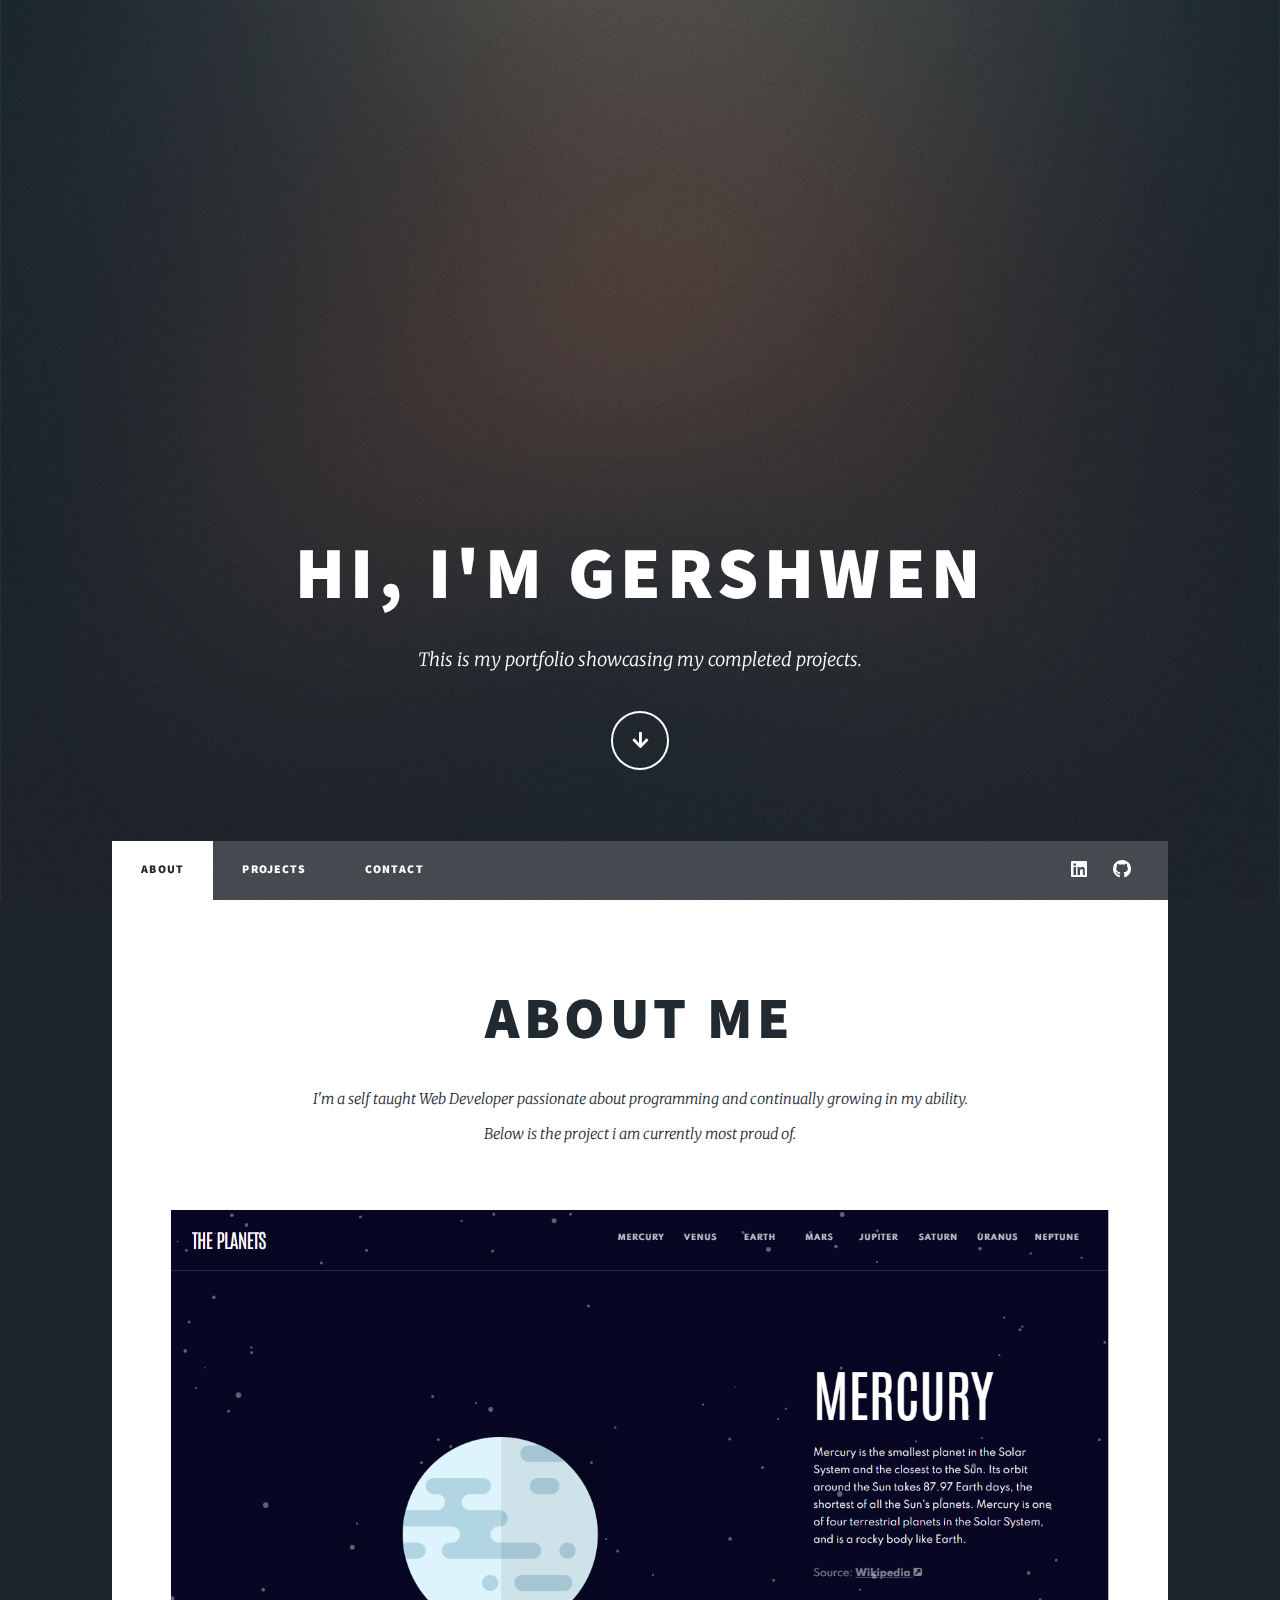
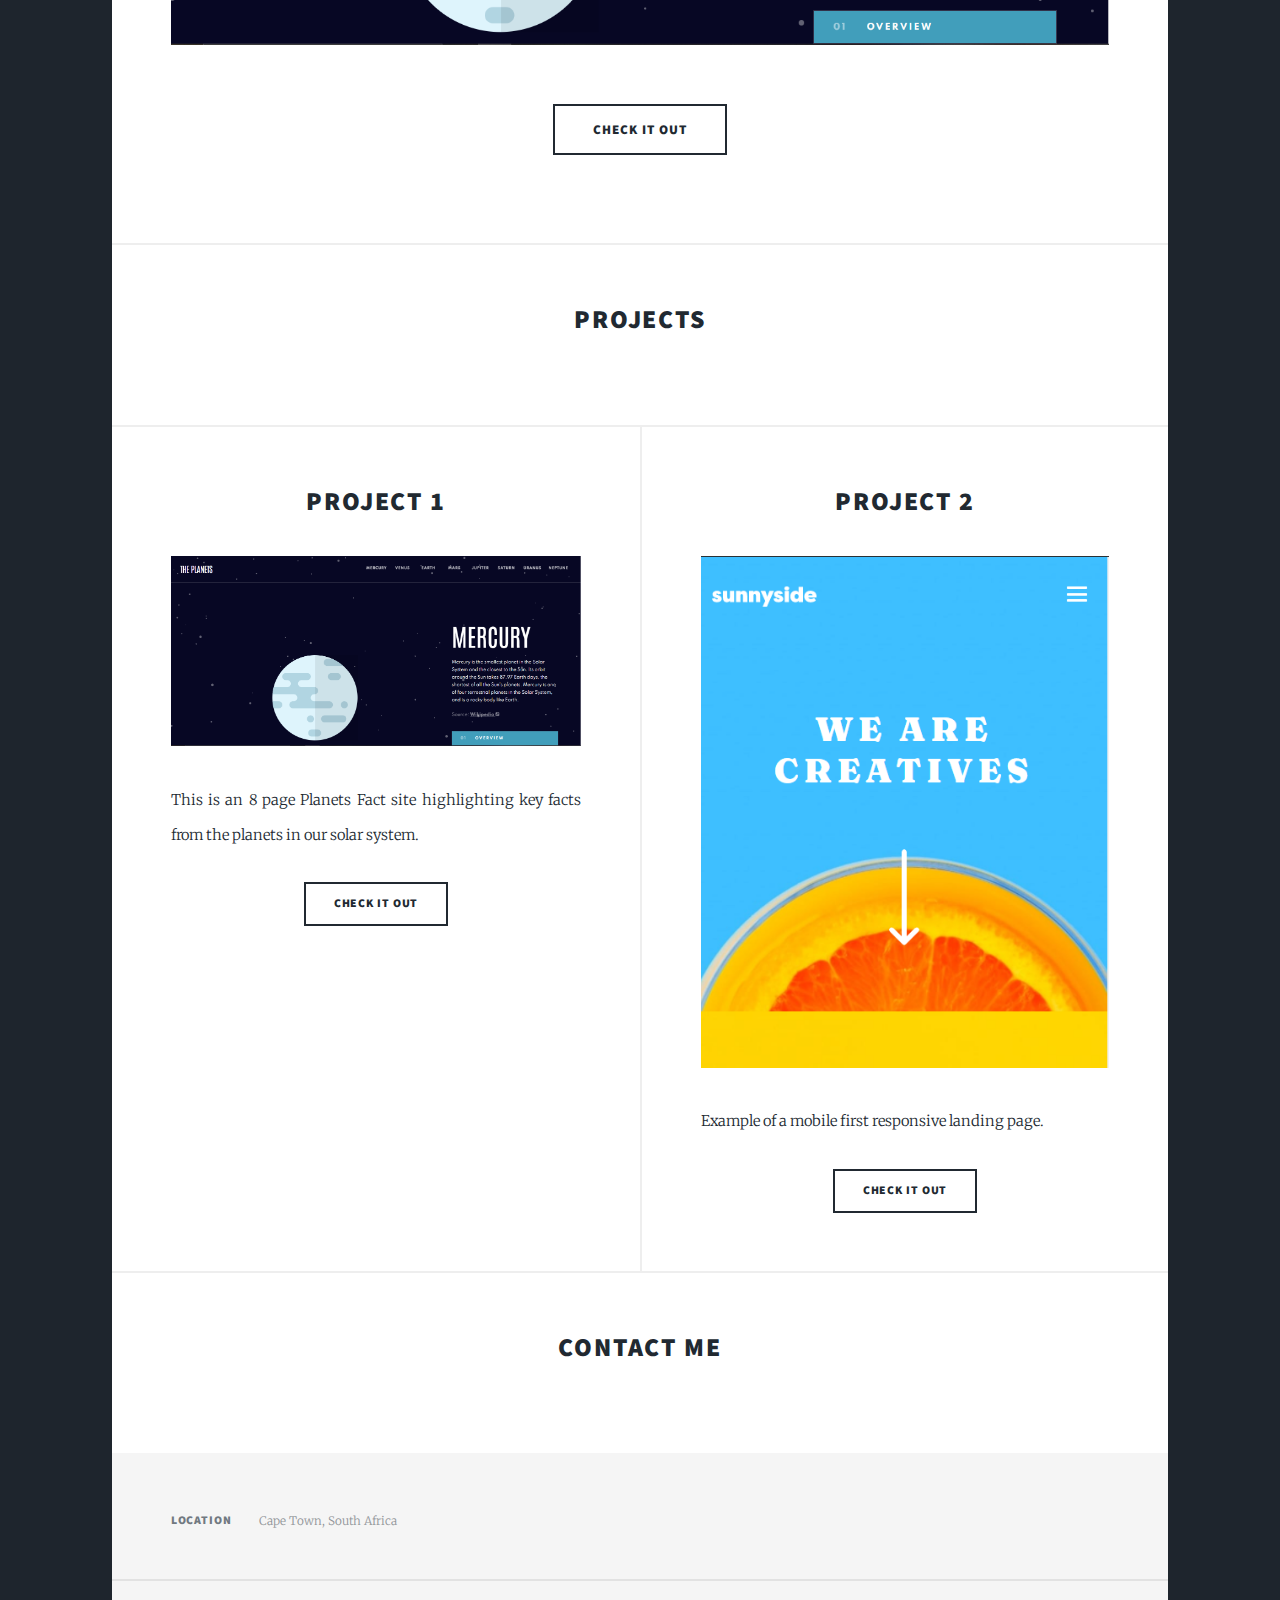
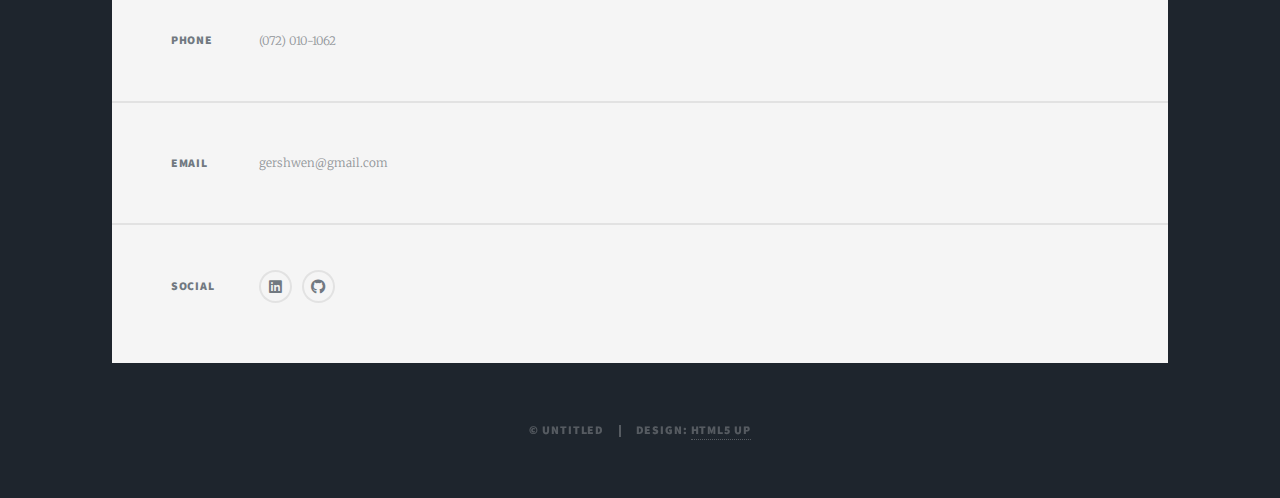
==== index.html @ 0ce833a4 "Add files via upload" ====
<!DOCTYPE HTML>

<html>
	<head>
		<title>Gershwen's Portfolio</title>
		<meta charset="utf-8" />
		<meta name="viewport" content="width=device-width, initial-scale=1, user-scalable=no" />
		<link rel="stylesheet" href="assets/css/main.css" />
		<noscript><link rel="stylesheet" href="assets/css/noscript.css" /></noscript>
	</head>
	<body class="is-preload">

		<!-- Wrapper -->
			<div id="wrapper" class="fade-in">

				<!-- Intro -->
					<div id="intro">
						<h1>Hi, I'm Gershwen</h1>
						<p>This is my portfolio showcasing my completed projects.</p>
						<ul class="actions">
							<li><a href="#header" class="button icon solid solo fa-arrow-down scrolly">Continue</a></li>
						</ul>
					</div>

				<!-- Header -->
					<header id="header">
						<a href="index.html" class="logo">Home</a>
					</header>

				<!-- Nav -->
					<nav id="nav">
						<ul class="links">
							<li class="active"><a href="#about">About</a></li>
							<li><a href="#projects">Projects</a></li>
							<li><a href="#contact">Contact</a></li>
						</ul>
						<ul class="icons">
							<li><a href="https://www.linkedin.com/in/gershwen-mcpherson/" class="icon brands fa-linkedin"><span class="label">Linkedin</span></a></li>
							<li><a href="https://github.com/Gershwen" class="icon brands fa-github"><span class="label">GitHub</span></a></li>
						</ul>
					</nav>

				<!-- Main -->
					<div id="main">

						<!-- Featured Post -->
							<article class="post featured">
								<header class="major" id="about">
										<h2>About me<br />
									</h2>
									<p>I'm a self taught Web Developer passionate about programming and continually growing in my ability.<br />
									Below is the project i am currently most proud of.
									</p>
								</header>
								<a href="https://gershwen.github.io/planets-fact-site-project/" class="image main"><img src="images/planets-screenshot.PNG" alt="" /></a>
								<ul class="actions special">
									<li><a href="https://gershwen.github.io/planets-fact-site-project/" class="button large">Check it out</a></li>
								</ul>
							</article>

						<!-- Projects -->
								<div id="projects">
									<header class="major">
									<h2>Projects<br />
								</h2></div>
								
							<section class="posts">
								<article>
									<header>
										<h2><a href="https://gershwen.github.io/planets-fact-site-project/">Project 1<br />
										</a></h2>
									</header>
									<a href="https://gershwen.github.io/planets-fact-site-project/" class="image fit"><img src="images/planets-screenshot.PNG" alt="" /></a>
									<p>This is an 8 page Planets Fact site highlighting key facts from the planets in our solar system.</p>
									<ul class="actions special">
										<li><a href="https://gershwen.github.io/planets-fact-site-project/" class="button">Check it out</a></li>
									</ul>
								</article>
								<article>
									<header>
										
										<h2><a href="https://sunnyside-landing-page-project.vercel.app/">Project 2<br />
										</a></h2>
									</header>
									<a href="https://sunnyside-landing-page-project.vercel.app/" class="image fit"><img src="images/sunnyside-landing-page.PNG" alt="" /></a>
									<p>Example of a mobile first responsive landing page.</p>
									<ul class="actions special">
										<li><a href="https://sunnyside-landing-page-project.vercel.app/" class="button">Check it out</a></li>
									</ul>
								</article>

							</section>

							
							<div id="contact">
								<header class="major">
								<h2>Contact Me<br />
							</h2></div>

									</div>


				<!-- Footer -->

					<footer id="footer">

						<section class="split contact">
							<section class="alt">
								<h3>Location</h3>
								<p>Cape Town, South Africa</p>
							</section>
							<section>
								<h3>Phone</h3>
								<p>(072) 010-1062</p>
							</section>
							<section>
								<h3>Email</h3>
								<p>gershwen@gmail.com</p>
							</section>
							<section>
								<h3>Social</h3>
								<ul class="icons alt">
									<li><a href="https://www.linkedin.com/in/gershwen-mcpherson/" class="icon brands alt fa-linkedin"><span class="label">Linkedin</span></a></li>
									<li><a href="https://github.com/Gershwen" class="icon brands alt fa-github"><span class="label">GitHub</span></a></li>
								</ul>
							</section>
						</section>
					</footer>

				<!-- Copyright -->
					<div id="copyright">
						<ul><li>&copy; Untitled</li><li>Design: <a href="https://html5up.net">HTML5 UP</a></li></ul>
					</div>

			</div>

		<!-- Scripts -->
			<script src="assets/js/jquery.min.js"></script>
			<script src="assets/js/jquery.scrollex.min.js"></script>
			<script src="assets/js/jquery.scrolly.min.js"></script>
			<script src="assets/js/browser.min.js"></script>
			<script src="assets/js/breakpoints.min.js"></script>
			<script src="assets/js/util.js"></script>
			<script src="assets/js/main.js"></script>

	</body>
</html>
---- assets/css/main.css ----
@import url(fontawesome-all.min.css);
@import url("https://fonts.googleapis.com/css?family=Merriweather:300,700,300italic,700italic|Source+Sans+Pro:900");

/*
	Massively by HTML5 UP
	html5up.net | @ajlkn
	Free for personal and commercial use under the CCA 3.0 license (html5up.net/license)
*/

html, body, div, span, applet, object,
iframe, h1, h2, h3, h4, h5, h6, p, blockquote,
pre, a, abbr, acronym, address, big, cite,
code, del, dfn, em, img, ins, kbd, q, s, samp,
small, strike, strong, sub, sup, tt, var, b,
u, i, center, dl, dt, dd, ol, ul, li, fieldset,
form, label, legend, table, caption, tbody,
tfoot, thead, tr, th, td, article, aside,
canvas, details, embed, figure, figcaption,
footer, header, hgroup, menu, nav, output, ruby,
section, summary, time, mark, audio, video {
	margin: 0;
	padding: 0;
	border: 0;
	font-size: 100%;
	font: inherit;
	vertical-align: baseline;}

article, aside, details, figcaption, figure,
footer, header, hgroup, menu, nav, section {
	display: block;}

body {
	line-height: 1;
}

ol, ul {
	list-style: none;
}

blockquote, q {
	quotes: none;
}

	blockquote:before, blockquote:after, q:before, q:after {
		content: '';
		content: none;
	}

table {
	border-collapse: collapse;
	border-spacing: 0;
}

body {
	-webkit-text-size-adjust: none;
}

mark {
	background-color: transparent;
	color: inherit;
}

input::-moz-focus-inner {
	border: 0;
	padding: 0;
}

input, select, textarea {
	-moz-appearance: none;
	-webkit-appearance: none;
	-ms-appearance: none;
	appearance: none;
}

/* Basic */

	@-ms-viewport {
		width: device-width;
	}

	body {
		-ms-overflow-style: scrollbar;
	}

	@media screen and (max-width: 480px) {

		html, body {
			min-width: 320px;
		}

	}

	html {
		box-sizing: border-box;
	}

	*, *:before, *:after {
		box-sizing: inherit;
	}

	body {
		background-color: #1e252d;
	}

		body.is-preload *, body.is-preload *:before, body.is-preload *:after {
			-moz-animation: none !important;
			-webkit-animation: none !important;
			-ms-animation: none !important;
			animation: none !important;
			-moz-transition: none !important;
			-webkit-transition: none !important;
			-ms-transition: none !important;
			transition: none !important;
		}

/* Type */

	html {
		font-size: 16pt;
	}

		@media screen and (max-width: 1680px) {

			html {
				font-size: 12pt;
			}

		}

		@media screen and (max-width: 1280px) {

			html {
				font-size: 11pt;
			}

		}

		@media screen and (max-width: 360px) {

			html {
				font-size: 10pt;
			}

		}

	body {
		color: #212931;
	}

	body, input, select, textarea {
		font-family: "Merriweather", Georgia, serif;
		font-weight: 300;
		font-size: 1rem;
		line-height: 2.375;
	}

	a {
		-moz-transition: color 0.2s ease-in-out, background-color 0.2s ease-in-out, border-color 0.2s ease-in-out, box-shadow 0.2s ease-in-out;
		-webkit-transition: color 0.2s ease-in-out, background-color 0.2s ease-in-out, border-color 0.2s ease-in-out, box-shadow 0.2s ease-in-out;
		-ms-transition: color 0.2s ease-in-out, background-color 0.2s ease-in-out, border-color 0.2s ease-in-out, box-shadow 0.2s ease-in-out;
		transition: color 0.2s ease-in-out, background-color 0.2s ease-in-out, border-color 0.2s ease-in-out, box-shadow 0.2s ease-in-out;
		border-bottom: dotted 1px;
		text-decoration: none;
	}

		a:hover {
			border-bottom-color: transparent;
		}

	strong, b {
		font-weight: 600;
	}

	em, i {
		font-style: italic;
	}

	p {
		text-align: justify;
		margin: 0 0 2rem 0;
	}

	h1, h2, h3, h4, h5, h6 {
		font-family: "Source Sans Pro", Helvetica, sans-serif;
		font-weight: 900;
		line-height: 1.5;
		letter-spacing: 0.075em;
		text-transform: uppercase;
		margin: 0 0 1rem 0;
	}

		h1 a, h2 a, h3 a, h4 a, h5 a, h6 a {
			border-bottom: 0;
			color: inherit;
			text-decoration: none;
		}

	h1 {
		font-size: 4rem;
		line-height: 1.1;
		margin: 0 0 2rem 0;
	}

	h2 {
		font-size: 1.75rem;
		line-height: 1.3;
		margin: 0 0 1.5rem 0;
	}

	h3 {
		font-size: 1.25rem;
		margin: 0 0 1.5rem 0;
	}

	h4 {
		font-size: 1rem;
	}

	h5 {
		font-size: 0.9rem;
	}

	h6 {
		font-size: 0.8rem;
	}

	sub {
		font-size: 0.8rem;
		position: relative;
		top: 0.5rem;
	}

	sup {
		font-size: 0.8rem;
		position: relative;
		top: -0.5rem;
	}

	blockquote {
		border-left: solid 4px;
		font-style: italic;
		margin: 0 0 2rem 0;
		padding: 0.5rem 0 0.5rem 2rem;
	}

	code {
		border: solid 2px;
		font-family: "Courier New", monospace;
		font-size: 0.9rem;
		margin: 0 0.25rem;
		padding: 0.25rem 0.65rem;
	}

	pre {
		-webkit-overflow-scrolling: touch;
		font-family: "Courier New", monospace;
		font-size: 0.9rem;
		margin: 0 0 2rem 0;
	}

		pre code {
			display: block;
			line-height: 1.75;
			padding: 1rem 1.5rem;
			overflow-x: auto;
		}

	hr {
		border: 0;
		border-bottom: solid 2px;
		margin: 3rem 0;
	}

		hr.major {
			margin: 5rem 0;
		}

	.align-left {
		text-align: left;
	}

	.align-center {
		text-align: center;
	}

	.align-right {
		text-align: right;
	}

	input, select, textarea {
		color: #212931;
	}

	a {
		color: #212931;
		border-bottom-color: rgba(33, 41, 49, 0.5);
	}

		a:hover {
			border-bottom-color: transparent;
			color: #18bfef !important;
		}

	strong, b {
		color: #212931;
	}

	h1, h2, h3, h4, h5, h6 {
		color: #212931;
	}

	blockquote {
		border-left-color: #eeeeee;
	}

	code {
		background: rgba(220, 220, 220, 0.25);
		border-color: #eeeeee;
	}

	hr {
		border-bottom-color: #eeeeee;
	}

/* Row */

	.row {
		display: flex;
		flex-wrap: wrap;
		box-sizing: border-box;
		align-items: stretch;
	}

		.row > * {
			box-sizing: border-box;
		}

		.row.gtr-uniform > * > :last-child {
			margin-bottom: 0;
		}

		.row.aln-left {
			justify-content: flex-start;
		}

		.row.aln-center {
			justify-content: center;
		}

		.row.aln-right {
			justify-content: flex-end;
		}

		.row.aln-top {
			align-items: flex-start;
		}

		.row.aln-middle {
			align-items: center;
		}

		.row.aln-bottom {
			align-items: flex-end;
		}

		.row > .imp {
			order: -1;
		}

		.row > .col-1 {
			width: 8.33333%;
		}

		.row > .off-1 {
			margin-left: 8.33333%;
		}

		.row > .col-2 {
			width: 16.66667%;
		}

		.row > .off-2 {
			margin-left: 16.66667%;
		}

		.row > .col-3 {
			width: 25%;
		}

		.row > .off-3 {
			margin-left: 25%;
		}

		.row > .col-4 {
			width: 33.33333%;
		}

		.row > .off-4 {
			margin-left: 33.33333%;
		}

		.row > .col-5 {
			width: 41.66667%;
		}

		.row > .off-5 {
			margin-left: 41.66667%;
		}

		.row > .col-6 {
			width: 50%;
		}

		.row > .off-6 {
			margin-left: 50%;
		}

		.row > .col-7 {
			width: 58.33333%;
		}

		.row > .off-7 {
			margin-left: 58.33333%;
		}

		.row > .col-8 {
			width: 66.66667%;
		}

		.row > .off-8 {
			margin-left: 66.66667%;
		}

		.row > .col-9 {
			width: 75%;
		}

		.row > .off-9 {
			margin-left: 75%;
		}

		.row > .col-10 {
			width: 83.33333%;
		}

		.row > .off-10 {
			margin-left: 83.33333%;
		}

		.row > .col-11 {
			width: 91.66667%;
		}

		.row > .off-11 {
			margin-left: 91.66667%;
		}

		.row > .col-12 {
			width: 100%;
		}

		.row > .off-12 {
			margin-left: 100%;
		}

		.row.gtr-0 {
			margin-top: 0;
			margin-left: 0rem;
		}

			.row.gtr-0 > * {
				padding: 0 0 0 0rem;
			}

			.row.gtr-0.gtr-uniform {
				margin-top: 0rem;
			}

				.row.gtr-0.gtr-uniform > * {
					padding-top: 0rem;
				}

		.row.gtr-25 {
			margin-top: 0;
			margin-left: -0.375rem;
		}

			.row.gtr-25 > * {
				padding: 0 0 0 0.375rem;
			}

			.row.gtr-25.gtr-uniform {
				margin-top: -0.375rem;
			}

				.row.gtr-25.gtr-uniform > * {
					padding-top: 0.375rem;
				}

		.row.gtr-50 {
			margin-top: 0;
			margin-left: -0.75rem;
		}

			.row.gtr-50 > * {
				padding: 0 0 0 0.75rem;
			}

			.row.gtr-50.gtr-uniform {
				margin-top: -0.75rem;
			}

				.row.gtr-50.gtr-uniform > * {
					padding-top: 0.75rem;
				}

		.row {
			margin-top: 0;
			margin-left: -1.5rem;
		}

			.row > * {
				padding: 0 0 0 1.5rem;
			}

			.row.gtr-uniform {
				margin-top: -1.5rem;
			}

				.row.gtr-uniform > * {
					padding-top: 1.5rem;
				}

		.row.gtr-150 {
			margin-top: 0;
			margin-left: -2.25rem;
		}

			.row.gtr-150 > * {
				padding: 0 0 0 2.25rem;
			}

			.row.gtr-150.gtr-uniform {
				margin-top: -2.25rem;
			}

				.row.gtr-150.gtr-uniform > * {
					padding-top: 2.25rem;
				}

		.row.gtr-200 {
			margin-top: 0;
			margin-left: -3rem;
		}

			.row.gtr-200 > * {
				padding: 0 0 0 3rem;
			}

			.row.gtr-200.gtr-uniform {
				margin-top: -3rem;
			}

				.row.gtr-200.gtr-uniform > * {
					padding-top: 3rem;
				}

		@media screen and (max-width: 1680px) {

			.row {
				display: flex;
				flex-wrap: wrap;
				box-sizing: border-box;
				align-items: stretch;
			}

				.row > * {
					box-sizing: border-box;
				}

				.row.gtr-uniform > * > :last-child {
					margin-bottom: 0;
				}

				.row.aln-left {
					justify-content: flex-start;
				}

				.row.aln-center {
					justify-content: center;
				}

				.row.aln-right {
					justify-content: flex-end;
				}

				.row.aln-top {
					align-items: flex-start;
				}

				.row.aln-middle {
					align-items: center;
				}

				.row.aln-bottom {
					align-items: flex-end;
				}

				.row > .imp-xlarge {
					order: -1;
				}

				.row > .col-1-xlarge {
					width: 8.33333%;
				}

				.row > .off-1-xlarge {
					margin-left: 8.33333%;
				}

				.row > .col-2-xlarge {
					width: 16.66667%;
				}

				.row > .off-2-xlarge {
					margin-left: 16.66667%;
				}

				.row > .col-3-xlarge {
					width: 25%;
				}

				.row > .off-3-xlarge {
					margin-left: 25%;
				}

				.row > .col-4-xlarge {
					width: 33.33333%;
				}

				.row > .off-4-xlarge {
					margin-left: 33.33333%;
				}

				.row > .col-5-xlarge {
					width: 41.66667%;
				}

				.row > .off-5-xlarge {
					margin-left: 41.66667%;
				}

				.row > .col-6-xlarge {
					width: 50%;
				}

				.row > .off-6-xlarge {
					margin-left: 50%;
				}

				.row > .col-7-xlarge {
					width: 58.33333%;
				}

				.row > .off-7-xlarge {
					margin-left: 58.33333%;
				}

				.row > .col-8-xlarge {
					width: 66.66667%;
				}

				.row > .off-8-xlarge {
					margin-left: 66.66667%;
				}

				.row > .col-9-xlarge {
					width: 75%;
				}

				.row > .off-9-xlarge {
					margin-left: 75%;
				}

				.row > .col-10-xlarge {
					width: 83.33333%;
				}

				.row > .off-10-xlarge {
					margin-left: 83.33333%;
				}

				.row > .col-11-xlarge {
					width: 91.66667%;
				}

				.row > .off-11-xlarge {
					margin-left: 91.66667%;
				}

				.row > .col-12-xlarge {
					width: 100%;
				}

				.row > .off-12-xlarge {
					margin-left: 100%;
				}

				.row.gtr-0 {
					margin-top: 0;
					margin-left: 0rem;
				}

					.row.gtr-0 > * {
						padding: 0 0 0 0rem;
					}

					.row.gtr-0.gtr-uniform {
						margin-top: 0rem;
					}

						.row.gtr-0.gtr-uniform > * {
							padding-top: 0rem;
						}

				.row.gtr-25 {
					margin-top: 0;
					margin-left: -0.375rem;
				}

					.row.gtr-25 > * {
						padding: 0 0 0 0.375rem;
					}

					.row.gtr-25.gtr-uniform {
						margin-top: -0.375rem;
					}

						.row.gtr-25.gtr-uniform > * {
							padding-top: 0.375rem;
						}

				.row.gtr-50 {
					margin-top: 0;
					margin-left: -0.75rem;
				}

					.row.gtr-50 > * {
						padding: 0 0 0 0.75rem;
					}

					.row.gtr-50.gtr-uniform {
						margin-top: -0.75rem;
					}

						.row.gtr-50.gtr-uniform > * {
							padding-top: 0.75rem;
						}

				.row {
					margin-top: 0;
					margin-left: -1.5rem;
				}

					.row > * {
						padding: 0 0 0 1.5rem;
					}

					.row.gtr-uniform {
						margin-top: -1.5rem;
					}

						.row.gtr-uniform > * {
							padding-top: 1.5rem;
						}

				.row.gtr-150 {
					margin-top: 0;
					margin-left: -2.25rem;
				}

					.row.gtr-150 > * {
						padding: 0 0 0 2.25rem;
					}

					.row.gtr-150.gtr-uniform {
						margin-top: -2.25rem;
					}

						.row.gtr-150.gtr-uniform > * {
							padding-top: 2.25rem;
						}

				.row.gtr-200 {
					margin-top: 0;
					margin-left: -3rem;
				}

					.row.gtr-200 > * {
						padding: 0 0 0 3rem;
					}

					.row.gtr-200.gtr-uniform {
						margin-top: -3rem;
					}

						.row.gtr-200.gtr-uniform > * {
							padding-top: 3rem;
						}

		}

		@media screen and (max-width: 1280px) {

			.row {
				display: flex;
				flex-wrap: wrap;
				box-sizing: border-box;
				align-items: stretch;
			}

				.row > * {
					box-sizing: border-box;
				}

				.row.gtr-uniform > * > :last-child {
					margin-bottom: 0;
				}

				.row.aln-left {
					justify-content: flex-start;
				}

				.row.aln-center {
					justify-content: center;
				}

				.row.aln-right {
					justify-content: flex-end;
				}

				.row.aln-top {
					align-items: flex-start;
				}

				.row.aln-middle {
					align-items: center;
				}

				.row.aln-bottom {
					align-items: flex-end;
				}

				.row > .imp-large {
					order: -1;
				}

				.row > .col-1-large {
					width: 8.33333%;
				}

				.row > .off-1-large {
					margin-left: 8.33333%;
				}

				.row > .col-2-large {
					width: 16.66667%;
				}

				.row > .off-2-large {
					margin-left: 16.66667%;
				}

				.row > .col-3-large {
					width: 25%;
				}

				.row > .off-3-large {
					margin-left: 25%;
				}

				.row > .col-4-large {
					width: 33.33333%;
				}

				.row > .off-4-large {
					margin-left: 33.33333%;
				}

				.row > .col-5-large {
					width: 41.66667%;
				}

				.row > .off-5-large {
					margin-left: 41.66667%;
				}

				.row > .col-6-large {
					width: 50%;
				}

				.row > .off-6-large {
					margin-left: 50%;
				}

				.row > .col-7-large {
					width: 58.33333%;
				}

				.row > .off-7-large {
					margin-left: 58.33333%;
				}

				.row > .col-8-large {
					width: 66.66667%;
				}

				.row > .off-8-large {
					margin-left: 66.66667%;
				}

				.row > .col-9-large {
					width: 75%;
				}

				.row > .off-9-large {
					margin-left: 75%;
				}

				.row > .col-10-large {
					width: 83.33333%;
				}

				.row > .off-10-large {
					margin-left: 83.33333%;
				}

				.row > .col-11-large {
					width: 91.66667%;
				}

				.row > .off-11-large {
					margin-left: 91.66667%;
				}

				.row > .col-12-large {
					width: 100%;
				}

				.row > .off-12-large {
					margin-left: 100%;
				}

				.row.gtr-0 {
					margin-top: 0;
					margin-left: 0rem;
				}

					.row.gtr-0 > * {
						padding: 0 0 0 0rem;
					}

					.row.gtr-0.gtr-uniform {
						margin-top: 0rem;
					}

						.row.gtr-0.gtr-uniform > * {
							padding-top: 0rem;
						}

				.row.gtr-25 {
					margin-top: 0;
					margin-left: -0.375rem;
				}

					.row.gtr-25 > * {
						padding: 0 0 0 0.375rem;
					}

					.row.gtr-25.gtr-uniform {
						margin-top: -0.375rem;
					}

						.row.gtr-25.gtr-uniform > * {
							padding-top: 0.375rem;
						}

				.row.gtr-50 {
					margin-top: 0;
					margin-left: -0.75rem;
				}

					.row.gtr-50 > * {
						padding: 0 0 0 0.75rem;
					}

					.row.gtr-50.gtr-uniform {
						margin-top: -0.75rem;
					}

						.row.gtr-50.gtr-uniform > * {
							padding-top: 0.75rem;
						}

				.row {
					margin-top: 0;
					margin-left: -1.5rem;
				}

					.row > * {
						padding: 0 0 0 1.5rem;
					}

					.row.gtr-uniform {
						margin-top: -1.5rem;
					}

						.row.gtr-uniform > * {
							padding-top: 1.5rem;
						}

				.row.gtr-150 {
					margin-top: 0;
					margin-left: -2.25rem;
				}

					.row.gtr-150 > * {
						padding: 0 0 0 2.25rem;
					}

					.row.gtr-150.gtr-uniform {
						margin-top: -2.25rem;
					}

						.row.gtr-150.gtr-uniform > * {
							padding-top: 2.25rem;
						}

				.row.gtr-200 {
					margin-top: 0;
					margin-left: -3rem;
				}

					.row.gtr-200 > * {
						padding: 0 0 0 3rem;
					}

					.row.gtr-200.gtr-uniform {
						margin-top: -3rem;
					}

						.row.gtr-200.gtr-uniform > * {
							padding-top: 3rem;
						}

		}

		@media screen and (max-width: 980px) {

			.row {
				display: flex;
				flex-wrap: wrap;
				box-sizing: border-box;
				align-items: stretch;
			}

				.row > * {
					box-sizing: border-box;
				}

				.row.gtr-uniform > * > :last-child {
					margin-bottom: 0;
				}

				.row.aln-left {
					justify-content: flex-start;
				}

				.row.aln-center {
					justify-content: center;
				}

				.row.aln-right {
					justify-content: flex-end;
				}

				.row.aln-top {
					align-items: flex-start;
				}

				.row.aln-middle {
					align-items: center;
				}

				.row.aln-bottom {
					align-items: flex-end;
				}

				.row > .imp-medium {
					order: -1;
				}

				.row > .col-1-medium {
					width: 8.33333%;
				}

				.row > .off-1-medium {
					margin-left: 8.33333%;
				}

				.row > .col-2-medium {
					width: 16.66667%;
				}

				.row > .off-2-medium {
					margin-left: 16.66667%;
				}

				.row > .col-3-medium {
					width: 25%;
				}

				.row > .off-3-medium {
					margin-left: 25%;
				}

				.row > .col-4-medium {
					width: 33.33333%;
				}

				.row > .off-4-medium {
					margin-left: 33.33333%;
				}

				.row > .col-5-medium {
					width: 41.66667%;
				}

				.row > .off-5-medium {
					margin-left: 41.66667%;
				}

				.row > .col-6-medium {
					width: 50%;
				}

				.row > .off-6-medium {
					margin-left: 50%;
				}

				.row > .col-7-medium {
					width: 58.33333%;
				}

				.row > .off-7-medium {
					margin-left: 58.33333%;
				}

				.row > .col-8-medium {
					width: 66.66667%;
				}

				.row > .off-8-medium {
					margin-left: 66.66667%;
				}

				.row > .col-9-medium {
					width: 75%;
				}

				.row > .off-9-medium {
					margin-left: 75%;
				}

				.row > .col-10-medium {
					width: 83.33333%;
				}

				.row > .off-10-medium {
					margin-left: 83.33333%;
				}

				.row > .col-11-medium {
					width: 91.66667%;
				}

				.row > .off-11-medium {
					margin-left: 91.66667%;
				}

				.row > .col-12-medium {
					width: 100%;
				}

				.row > .off-12-medium {
					margin-left: 100%;
				}

				.row.gtr-0 {
					margin-top: 0;
					margin-left: 0rem;
				}

					.row.gtr-0 > * {
						padding: 0 0 0 0rem;
					}

					.row.gtr-0.gtr-uniform {
						margin-top: 0rem;
					}

						.row.gtr-0.gtr-uniform > * {
							padding-top: 0rem;
						}

				.row.gtr-25 {
					margin-top: 0;
					margin-left: -0.375rem;
				}

					.row.gtr-25 > * {
						padding: 0 0 0 0.375rem;
					}

					.row.gtr-25.gtr-uniform {
						margin-top: -0.375rem;
					}

						.row.gtr-25.gtr-uniform > * {
							padding-top: 0.375rem;
						}

				.row.gtr-50 {
					margin-top: 0;
					margin-left: -0.75rem;
				}

					.row.gtr-50 > * {
						padding: 0 0 0 0.75rem;
					}

					.row.gtr-50.gtr-uniform {
						margin-top: -0.75rem;
					}

						.row.gtr-50.gtr-uniform > * {
							padding-top: 0.75rem;
						}

				.row {
					margin-top: 0;
					margin-left: -1.5rem;
				}

					.row > * {
						padding: 0 0 0 1.5rem;
					}

					.row.gtr-uniform {
						margin-top: -1.5rem;
					}

						.row.gtr-uniform > * {
							padding-top: 1.5rem;
						}

				.row.gtr-150 {
					margin-top: 0;
					margin-left: -2.25rem;
				}

					.row.gtr-150 > * {
						padding: 0 0 0 2.25rem;
					}

					.row.gtr-150.gtr-uniform {
						margin-top: -2.25rem;
					}

						.row.gtr-150.gtr-uniform > * {
							padding-top: 2.25rem;
						}

				.row.gtr-200 {
					margin-top: 0;
					margin-left: -3rem;
				}

					.row.gtr-200 > * {
						padding: 0 0 0 3rem;
					}

					.row.gtr-200.gtr-uniform {
						margin-top: -3rem;
					}

						.row.gtr-200.gtr-uniform > * {
							padding-top: 3rem;
						}

		}

		@media screen and (max-width: 736px) {

			.row {
				display: flex;
				flex-wrap: wrap;
				box-sizing: border-box;
				align-items: stretch;
			}

				.row > * {
					box-sizing: border-box;
				}

				.row.gtr-uniform > * > :last-child {
					margin-bottom: 0;
				}

				.row.aln-left {
					justify-content: flex-start;
				}

				.row.aln-center {
					justify-content: center;
				}

				.row.aln-right {
					justify-content: flex-end;
				}

				.row.aln-top {
					align-items: flex-start;
				}

				.row.aln-middle {
					align-items: center;
				}

				.row.aln-bottom {
					align-items: flex-end;
				}

				.row > .imp-small {
					order: -1;
				}

				.row > .col-1-small {
					width: 8.33333%;
				}

				.row > .off-1-small {
					margin-left: 8.33333%;
				}

				.row > .col-2-small {
					width: 16.66667%;
				}

				.row > .off-2-small {
					margin-left: 16.66667%;
				}

				.row > .col-3-small {
					width: 25%;
				}

				.row > .off-3-small {
					margin-left: 25%;
				}

				.row > .col-4-small {
					width: 33.33333%;
				}

				.row > .off-4-small {
					margin-left: 33.33333%;
				}

				.row > .col-5-small {
					width: 41.66667%;
				}

				.row > .off-5-small {
					margin-left: 41.66667%;
				}

				.row > .col-6-small {
					width: 50%;
				}

				.row > .off-6-small {
					margin-left: 50%;
				}

				.row > .col-7-small {
					width: 58.33333%;
				}

				.row > .off-7-small {
					margin-left: 58.33333%;
				}

				.row > .col-8-small {
					width: 66.66667%;
				}

				.row > .off-8-small {
					margin-left: 66.66667%;
				}

				.row > .col-9-small {
					width: 75%;
				}

				.row > .off-9-small {
					margin-left: 75%;
				}

				.row > .col-10-small {
					width: 83.33333%;
				}

				.row > .off-10-small {
					margin-left: 83.33333%;
				}

				.row > .col-11-small {
					width: 91.66667%;
				}

				.row > .off-11-small {
					margin-left: 91.66667%;
				}

				.row > .col-12-small {
					width: 100%;
				}

				.row > .off-12-small {
					margin-left: 100%;
				}

				.row.gtr-0 {
					margin-top: 0;
					margin-left: 0rem;
				}

					.row.gtr-0 > * {
						padding: 0 0 0 0rem;
					}

					.row.gtr-0.gtr-uniform {
						margin-top: 0rem;
					}

						.row.gtr-0.gtr-uniform > * {
							padding-top: 0rem;
						}

				.row.gtr-25 {
					margin-top: 0;
					margin-left: -0.375rem;
				}

					.row.gtr-25 > * {
						padding: 0 0 0 0.375rem;
					}

					.row.gtr-25.gtr-uniform {
						margin-top: -0.375rem;
					}

						.row.gtr-25.gtr-uniform > * {
							padding-top: 0.375rem;
						}

				.row.gtr-50 {
					margin-top: 0;
					margin-left: -0.75rem;
				}

					.row.gtr-50 > * {
						padding: 0 0 0 0.75rem;
					}

					.row.gtr-50.gtr-uniform {
						margin-top: -0.75rem;
					}

						.row.gtr-50.gtr-uniform > * {
							padding-top: 0.75rem;
						}

				.row {
					margin-top: 0;
					margin-left: -1.5rem;
				}

					.row > * {
						padding: 0 0 0 1.5rem;
					}

					.row.gtr-uniform {
						margin-top: -1.5rem;
					}

						.row.gtr-uniform > * {
							padding-top: 1.5rem;
						}

				.row.gtr-150 {
					margin-top: 0;
					margin-left: -2.25rem;
				}

					.row.gtr-150 > * {
						padding: 0 0 0 2.25rem;
					}

					.row.gtr-150.gtr-uniform {
						margin-top: -2.25rem;
					}

						.row.gtr-150.gtr-uniform > * {
							padding-top: 2.25rem;
						}

				.row.gtr-200 {
					margin-top: 0;
					margin-left: -3rem;
				}

					.row.gtr-200 > * {
						padding: 0 0 0 3rem;
					}

					.row.gtr-200.gtr-uniform {
						margin-top: -3rem;
					}

						.row.gtr-200.gtr-uniform > * {
							padding-top: 3rem;
						}

		}

		@media screen and (max-width: 480px) {

			.row {
				display: flex;
				flex-wrap: wrap;
				box-sizing: border-box;
				align-items: stretch;
			}

				.row > * {
					box-sizing: border-box;
				}

				.row.gtr-uniform > * > :last-child {
					margin-bottom: 0;
				}

				.row.aln-left {
					justify-content: flex-start;
				}

				.row.aln-center {
					justify-content: center;
				}

				.row.aln-right {
					justify-content: flex-end;
				}

				.row.aln-top {
					align-items: flex-start;
				}

				.row.aln-middle {
					align-items: center;
				}

				.row.aln-bottom {
					align-items: flex-end;
				}

				.row > .imp-xsmall {
					order: -1;
				}

				.row > .col-1-xsmall {
					width: 8.33333%;
				}

				.row > .off-1-xsmall {
					margin-left: 8.33333%;
				}

				.row > .col-2-xsmall {
					width: 16.66667%;
				}

				.row > .off-2-xsmall {
					margin-left: 16.66667%;
				}

				.row > .col-3-xsmall {
					width: 25%;
				}

				.row > .off-3-xsmall {
					margin-left: 25%;
				}

				.row > .col-4-xsmall {
					width: 33.33333%;
				}

				.row > .off-4-xsmall {
					margin-left: 33.33333%;
				}

				.row > .col-5-xsmall {
					width: 41.66667%;
				}

				.row > .off-5-xsmall {
					margin-left: 41.66667%;
				}

				.row > .col-6-xsmall {
					width: 50%;
				}

				.row > .off-6-xsmall {
					margin-left: 50%;
				}

				.row > .col-7-xsmall {
					width: 58.33333%;
				}

				.row > .off-7-xsmall {
					margin-left: 58.33333%;
				}

				.row > .col-8-xsmall {
					width: 66.66667%;
				}

				.row > .off-8-xsmall {
					margin-left: 66.66667%;
				}

				.row > .col-9-xsmall {
					width: 75%;
				}

				.row > .off-9-xsmall {
					margin-left: 75%;
				}

				.row > .col-10-xsmall {
					width: 83.33333%;
				}

				.row > .off-10-xsmall {
					margin-left: 83.33333%;
				}

				.row > .col-11-xsmall {
					width: 91.66667%;
				}

				.row > .off-11-xsmall {
					margin-left: 91.66667%;
				}

				.row > .col-12-xsmall {
					width: 100%;
				}

				.row > .off-12-xsmall {
					margin-left: 100%;
				}

				.row.gtr-0 {
					margin-top: 0;
					margin-left: 0rem;
				}

					.row.gtr-0 > * {
						padding: 0 0 0 0rem;
					}

					.row.gtr-0.gtr-uniform {
						margin-top: 0rem;
					}

						.row.gtr-0.gtr-uniform > * {
							padding-top: 0rem;
						}

				.row.gtr-25 {
					margin-top: 0;
					margin-left: -0.375rem;
				}

					.row.gtr-25 > * {
						padding: 0 0 0 0.375rem;
					}

					.row.gtr-25.gtr-uniform {
						margin-top: -0.375rem;
					}

						.row.gtr-25.gtr-uniform > * {
							padding-top: 0.375rem;
						}

				.row.gtr-50 {
					margin-top: 0;
					margin-left: -0.75rem;
				}

					.row.gtr-50 > * {
						padding: 0 0 0 0.75rem;
					}

					.row.gtr-50.gtr-uniform {
						margin-top: -0.75rem;
					}

						.row.gtr-50.gtr-uniform > * {
							padding-top: 0.75rem;
						}

				.row {
					margin-top: 0;
					margin-left: -1.5rem;
				}

					.row > * {
						padding: 0 0 0 1.5rem;
					}

					.row.gtr-uniform {
						margin-top: -1.5rem;
					}

						.row.gtr-uniform > * {
							padding-top: 1.5rem;
						}

				.row.gtr-150 {
					margin-top: 0;
					margin-left: -2.25rem;
				}

					.row.gtr-150 > * {
						padding: 0 0 0 2.25rem;
					}

					.row.gtr-150.gtr-uniform {
						margin-top: -2.25rem;
					}

						.row.gtr-150.gtr-uniform > * {
							padding-top: 2.25rem;
						}

				.row.gtr-200 {
					margin-top: 0;
					margin-left: -3rem;
				}

					.row.gtr-200 > * {
						padding: 0 0 0 3rem;
					}

					.row.gtr-200.gtr-uniform {
						margin-top: -3rem;
					}

						.row.gtr-200.gtr-uniform > * {
							padding-top: 3rem;
						}

		}

		@media screen and (max-width: 360px) {

			.row {
				display: flex;
				flex-wrap: wrap;
				box-sizing: border-box;
				align-items: stretch;
			}

				.row > * {
					box-sizing: border-box;
				}

				.row.gtr-uniform > * > :last-child {
					margin-bottom: 0;
				}

				.row.aln-left {
					justify-content: flex-start;
				}

				.row.aln-center {
					justify-content: center;
				}

				.row.aln-right {
					justify-content: flex-end;
				}

				.row.aln-top {
					align-items: flex-start;
				}

				.row.aln-middle {
					align-items: center;
				}

				.row.aln-bottom {
					align-items: flex-end;
				}

				.row > .imp-xxsmall {
					order: -1;
				}

				.row > .col-1-xxsmall {
					width: 8.33333%;
				}

				.row > .off-1-xxsmall {
					margin-left: 8.33333%;
				}

				.row > .col-2-xxsmall {
					width: 16.66667%;
				}

				.row > .off-2-xxsmall {
					margin-left: 16.66667%;
				}

				.row > .col-3-xxsmall {
					width: 25%;
				}

				.row > .off-3-xxsmall {
					margin-left: 25%;
				}

				.row > .col-4-xxsmall {
					width: 33.33333%;
				}

				.row > .off-4-xxsmall {
					margin-left: 33.33333%;
				}

				.row > .col-5-xxsmall {
					width: 41.66667%;
				}

				.row > .off-5-xxsmall {
					margin-left: 41.66667%;
				}

				.row > .col-6-xxsmall {
					width: 50%;
				}

				.row > .off-6-xxsmall {
					margin-left: 50%;
				}

				.row > .col-7-xxsmall {
					width: 58.33333%;
				}

				.row > .off-7-xxsmall {
					margin-left: 58.33333%;
				}

				.row > .col-8-xxsmall {
					width: 66.66667%;
				}

				.row > .off-8-xxsmall {
					margin-left: 66.66667%;
				}

				.row > .col-9-xxsmall {
					width: 75%;
				}

				.row > .off-9-xxsmall {
					margin-left: 75%;
				}

				.row > .col-10-xxsmall {
					width: 83.33333%;
				}

				.row > .off-10-xxsmall {
					margin-left: 83.33333%;
				}

				.row > .col-11-xxsmall {
					width: 91.66667%;
				}

				.row > .off-11-xxsmall {
					margin-left: 91.66667%;
				}

				.row > .col-12-xxsmall {
					width: 100%;
				}

				.row > .off-12-xxsmall {
					margin-left: 100%;
				}

				.row.gtr-0 {
					margin-top: 0;
					margin-left: 0rem;
				}

					.row.gtr-0 > * {
						padding: 0 0 0 0rem;
					}

					.row.gtr-0.gtr-uniform {
						margin-top: 0rem;
					}

						.row.gtr-0.gtr-uniform > * {
							padding-top: 0rem;
						}

				.row.gtr-25 {
					margin-top: 0;
					margin-left: -0.375rem;
				}

					.row.gtr-25 > * {
						padding: 0 0 0 0.375rem;
					}

					.row.gtr-25.gtr-uniform {
						margin-top: -0.375rem;
					}

						.row.gtr-25.gtr-uniform > * {
							padding-top: 0.375rem;
						}

				.row.gtr-50 {
					margin-top: 0;
					margin-left: -0.75rem;
				}

					.row.gtr-50 > * {
						padding: 0 0 0 0.75rem;
					}

					.row.gtr-50.gtr-uniform {
						margin-top: -0.75rem;
					}

						.row.gtr-50.gtr-uniform > * {
							padding-top: 0.75rem;
						}

				.row {
					margin-top: 0;
					margin-left: -1.5rem;
				}

					.row > * {
						padding: 0 0 0 1.5rem;
					}

					.row.gtr-uniform {
						margin-top: -1.5rem;
					}

						.row.gtr-uniform > * {
							padding-top: 1.5rem;
						}

				.row.gtr-150 {
					margin-top: 0;
					margin-left: -2.25rem;
				}

					.row.gtr-150 > * {
						padding: 0 0 0 2.25rem;
					}

					.row.gtr-150.gtr-uniform {
						margin-top: -2.25rem;
					}

						.row.gtr-150.gtr-uniform > * {
							padding-top: 2.25rem;
						}

				.row.gtr-200 {
					margin-top: 0;
					margin-left: -3rem;
				}

					.row.gtr-200 > * {
						padding: 0 0 0 3rem;
					}

					.row.gtr-200.gtr-uniform {
						margin-top: -3rem;
					}

						.row.gtr-200.gtr-uniform > * {
							padding-top: 3rem;
						}

		}

/* Box */

	.box {
		border: solid 2px;
		margin-bottom: 2rem;
		padding: 1.5rem;
	}

		.box > :last-child,
		.box > :last-child > :last-child,
		.box > :last-child > :last-child > :last-child {
			margin-bottom: 0;
		}

		.box.alt {
			border: 0;
			border-radius: 0;
			padding: 0;
		}

	.box {
		border-color: #eeeeee;
	}

/* Button */

	input[type="submit"],
	input[type="reset"],
	input[type="button"],
	button,
	.button {
		-moz-appearance: none;
		-webkit-appearance: none;
		-ms-appearance: none;
		appearance: none;
		-moz-transition: background-color 0.2s ease-in-out, box-shadow 0.2s ease-in-out, color 0.2s ease-in-out;
		-webkit-transition: background-color 0.2s ease-in-out, box-shadow 0.2s ease-in-out, color 0.2s ease-in-out;
		-ms-transition: background-color 0.2s ease-in-out, box-shadow 0.2s ease-in-out, color 0.2s ease-in-out;
		transition: background-color 0.2s ease-in-out, box-shadow 0.2s ease-in-out, color 0.2s ease-in-out;
		border: 0;
		border-radius: 0;
		cursor: pointer;
		display: inline-block;
		font-family: "Source Sans Pro", Helvetica, sans-serif;
		font-size: 0.8rem;
		font-weight: 900;
		letter-spacing: 0.075em;
		height: 3rem;
		line-height: 3rem;
		padding: 0 2rem;
		text-align: center;
		text-decoration: none;
		text-transform: uppercase;
		white-space: nowrap;
	}

		input[type="submit"].icon:before,
		input[type="reset"].icon:before,
		input[type="button"].icon:before,
		button.icon:before,
		.button.icon:before {
			margin-right: 0.5rem;
		}

		input[type="submit"].icon.solo,
		input[type="reset"].icon.solo,
		input[type="button"].icon.solo,
		button.icon.solo,
		.button.icon.solo {
			position: relative;
			width: 4rem;
			height: 4rem;
			line-height: 4rem;
			border-radius: 4rem;
			text-indent: 4rem;
			overflow: hidden;
			padding: 0;
			white-space: nowrap;
		}

			input[type="submit"].icon.solo:before,
			input[type="reset"].icon.solo:before,
			input[type="button"].icon.solo:before,
			button.icon.solo:before,
			.button.icon.solo:before {
				position: absolute;
				display: block;
				top: 0;
				left: 0;
				width: inherit;
				height: inherit;
				line-height: inherit;
				font-size: 1.25rem;
				margin-right: 0;
				text-align: center;
				text-indent: 0;
			}

		input[type="submit"].fit,
		input[type="reset"].fit,
		input[type="button"].fit,
		button.fit,
		.button.fit {
			width: 100%;
		}

		input[type="submit"].small,
		input[type="reset"].small,
		input[type="button"].small,
		button.small,
		.button.small {
			font-size: 0.7rem;
			height: 2.5rem;
			line-height: 2.5rem;
			padding: 0 1.5rem;
		}

		input[type="submit"].large,
		input[type="reset"].large,
		input[type="button"].large,
		button.large,
		.button.large {
			font-size: 0.9rem;
			height: 3.5rem;
			line-height: 3.5rem;
			padding: 0 2.75rem;
		}

		@media screen and (max-width: 980px) {

			input[type="submit"],
			input[type="reset"],
			input[type="button"],
			button,
			.button {
				font-size: 0.9rem;
				height: 3.25rem;
				line-height: 3.25rem;
			}

				input[type="submit"].large,
				input[type="reset"].large,
				input[type="button"].large,
				button.large,
				.button.large {
					font-size: 1rem;
					height: 3.75rem;
					line-height: 3.75rem;
				}

		}

		input[type="submit"].disabled, input[type="submit"]:disabled,
		input[type="reset"].disabled,
		input[type="reset"]:disabled,
		input[type="button"].disabled,
		input[type="button"]:disabled,
		button.disabled,
		button:disabled,
		.button.disabled,
		.button:disabled {
			pointer-events: none;
			opacity: 0.25;
		}

	input[type="submit"],
	input[type="reset"],
	input[type="button"],
	button,
	.button {
		background-color: transparent;
		box-shadow: inset 0 0 0 2px #212931;
		color: #212931 !important;
	}

		input[type="submit"]:hover,
		input[type="reset"]:hover,
		input[type="button"]:hover,
		button:hover,
		.button:hover {
			box-shadow: inset 0 0 0 2px #18bfef;
			color: #18bfef !important;
		}

		input[type="submit"].primary,
		input[type="reset"].primary,
		input[type="button"].primary,
		button.primary,
		.button.primary {
			background-color: #212931;
			box-shadow: none;
			color: #ffffff !important;
		}

			input[type="submit"].primary:hover,
			input[type="reset"].primary:hover,
			input[type="button"].primary:hover,
			button.primary:hover,
			.button.primary:hover {
				background-color: #18bfef;
			}

/* Form */

	form {
		margin: 0 0 2rem 0;
	}

		form > :last-child {
			margin-bottom: 0;
		}

		form > .fields {
			display: -moz-flex;
			display: -webkit-flex;
			display: -ms-flex;
			display: flex;
			-moz-flex-wrap: wrap;
			-webkit-flex-wrap: wrap;
			-ms-flex-wrap: wrap;
			flex-wrap: wrap;
			width: calc(100% + 3rem);
			margin: -1.5rem 0 2rem -1.5rem;
		}

			form > .fields > .field {
				-moz-flex-grow: 0;
				-webkit-flex-grow: 0;
				-ms-flex-grow: 0;
				flex-grow: 0;
				-moz-flex-shrink: 0;
				-webkit-flex-shrink: 0;
				-ms-flex-shrink: 0;
				flex-shrink: 0;
				padding: 1.5rem 0 0 1.5rem;
				width: calc(100% - 1.5rem);
			}

				form > .fields > .field.half {
					width: calc(50% - 0.75rem);
				}

				form > .fields > .field.third {
					width: calc(100%/3 - 0.5rem);
				}

				form > .fields > .field.quarter {
					width: calc(25% - 0.375rem);
				}

		@media screen and (max-width: 480px) {

			form > .fields {
				width: calc(100% + 3rem);
				margin: -1.5rem 0 2rem -1.5rem;
			}

				form > .fields > .field {
					padding: 1.5rem 0 0 1.5rem;
					width: calc(100% - 1.5rem);
				}

					form > .fields > .field.half {
						width: calc(100% - 1.5rem);
					}

					form > .fields > .field.third {
						width: calc(100% - 1.5rem);
					}

					form > .fields > .field.quarter {
						width: calc(100% - 1.5rem);
					}

		}

	label {
		display: block;
		font-family: "Source Sans Pro", Helvetica, sans-serif;
		font-weight: 900;
		line-height: 1.5;
		letter-spacing: 0.075em;
		font-size: 0.8rem;
		text-transform: uppercase;
		margin: 0 0 0.75rem 0;
	}

		@media screen and (max-width: 980px) {

			label {
				font-size: 0.9rem;
			}

		}

	input[type="text"],
	input[type="password"],
	input[type="email"],
	select,
	textarea {
		-moz-appearance: none;
		-webkit-appearance: none;
		-ms-appearance: none;
		appearance: none;
		background: transparent;
		border-radius: 0;
		border: solid 2px;
		color: inherit;
		display: block;
		outline: 0;
		padding: 0 1rem;
		text-decoration: none;
		width: 100%;
	}

		input[type="text"]:invalid,
		input[type="password"]:invalid,
		input[type="email"]:invalid,
		select:invalid,
		textarea:invalid {
			box-shadow: none;
		}

	select {
		background-size: 1.25rem;
		background-repeat: no-repeat;
		background-position: calc(100% - 1rem) center;
		height: 3rem;
		padding-right: 3rem;
		text-overflow: ellipsis;
	}

		select:focus::-ms-value {
			background-color: transparent;
		}

		select::-ms-expand {
			display: none;
		}

	input[type="text"],
	input[type="password"],
	input[type="email"],
	select {
		height: 3rem;
	}

	textarea {
		padding: 0.75rem 1rem;
	}

	input[type="checkbox"],
	input[type="radio"] {
		-moz-appearance: none;
		-webkit-appearance: none;
		-ms-appearance: none;
		appearance: none;
		display: block;
		float: left;
		margin-right: -2rem;
		opacity: 0;
		width: 1rem;
		z-index: -1;
	}

		input[type="checkbox"] + label,
		input[type="radio"] + label {
			text-decoration: none;
			cursor: pointer;
			display: inline-block;
			font-size: 1rem;
			letter-spacing: 0;
			font-family: "Merriweather", Georgia, serif;
			text-transform: none;
			font-weight: 300;
			padding-left: 2.8rem;
			padding-right: 1rem;
			position: relative;
		}

			input[type="checkbox"] + label:before,
			input[type="radio"] + label:before {
				-moz-osx-font-smoothing: grayscale;
				-webkit-font-smoothing: antialiased;
				display: inline-block;
				font-style: normal;
				font-variant: normal;
				text-rendering: auto;
				line-height: 1;
				text-transform: none !important;
				font-family: 'Font Awesome 5 Free';
				font-weight: 900;
			}

			input[type="checkbox"] + label:before,
			input[type="radio"] + label:before {
				border-radius: 0;
				border: solid 2px;
				content: '';
				display: inline-block;
				font-size: 0.8rem;
				height: 1.8rem;
				left: 0;
				line-height: 1.65rem;
				position: absolute;
				text-align: center;
				top: -0.125rem;
				width: 1.8rem;
			}

		input[type="checkbox"]:checked + label:before,
		input[type="radio"]:checked + label:before {
			content: '\f00c';
		}

	input[type="checkbox"] + label:before {
		border-radius: 0;
	}

	input[type="radio"] + label:before {
		border-radius: 100%;
	}

	::-webkit-input-placeholder {
		opacity: 1.0;
	}

	:-moz-placeholder {
		opacity: 1.0;
	}

	::-moz-placeholder {
		opacity: 1.0;
	}

	:-ms-input-placeholder {
		opacity: 1.0;
	}

	label {
		color: #212931;
	}

	input[type="text"],
	input[type="password"],
	input[type="email"],
	select,
	textarea {
		border-color: #eeeeee;
	}

		input[type="text"]:focus,
		input[type="password"]:focus,
		input[type="email"]:focus,
		select:focus,
		textarea:focus {
			border-color: #18bfef;
		}

	select {
		background-image: url("data:image/svg+xml;charset=utf8,%3Csvg xmlns='http://www.w3.org/2000/svg' width='40' height='40' preserveAspectRatio='none' viewBox='0 0 40 40'%3E%3Cpath d='M9.4,12.3l10.4,10.4l10.4-10.4c0.2-0.2,0.5-0.4,0.9-0.4c0.3,0,0.6,0.1,0.9,0.4l3.3,3.3c0.2,0.2,0.4,0.5,0.4,0.9 c0,0.4-0.1,0.6-0.4,0.9L20.7,31.9c-0.2,0.2-0.5,0.4-0.9,0.4c-0.3,0-0.6-0.1-0.9-0.4L4.3,17.3c-0.2-0.2-0.4-0.5-0.4-0.9 c0-0.4,0.1-0.6,0.4-0.9l3.3-3.3c0.2-0.2,0.5-0.4,0.9-0.4S9.1,12.1,9.4,12.3z' fill='%23eeeeee' /%3E%3C/svg%3E");
	}

		select option {
			background-color: #ffffff;
			color: #212931;
		}

	.select-wrapper:before {
		color: #eeeeee;
	}

	input[type="checkbox"] + label,
	input[type="radio"] + label {
		color: #212931;
	}

		input[type="checkbox"] + label:before,
		input[type="radio"] + label:before {
			border-color: #eeeeee;
		}

	input[type="checkbox"]:checked + label:before,
	input[type="radio"]:checked + label:before {
		background-color: #212931;
		border-color: #212931;
		color: #ffffff;
	}

	input[type="checkbox"]:focus + label:before,
	input[type="radio"]:focus + label:before {
		border-color: #18bfef;
	}

	::-webkit-input-placeholder {
		color: #909498 !important;
	}

	:-moz-placeholder {
		color: #909498 !important;
	}

	::-moz-placeholder {
		color: #909498 !important;
	}

	:-ms-input-placeholder {
		color: #909498 !important;
	}

	.formerize-placeholder {
		color: #909498 !important;
	}

/* Icon */

	.icon {
		text-decoration: none;
		border-bottom: none;
		position: relative;
	}

		.icon:before {
			-moz-osx-font-smoothing: grayscale;
			-webkit-font-smoothing: antialiased;
			display: inline-block;
			font-style: normal;
			font-variant: normal;
			text-rendering: auto;
			line-height: 1;
			text-transform: none !important;
			font-family: 'Font Awesome 5 Free';
			font-weight: 400;
		}

		.icon > .label {
			display: none;
		}

		.icon:before {
			line-height: inherit;
		}

		.icon.solid:before {
			font-weight: 900;
		}

		.icon.brands:before {
			font-family: 'Font Awesome 5 Brands';
		}

/* Image */

	.image {
		border: 0;
		display: inline-block;
		position: relative;
	}

		.image img {
			display: block;
		}

		.image.left, .image.right {
			max-width: 40%;
		}

			.image.left img, .image.right img {
				width: 100%;
			}

		.image.left {
			float: left;
			margin: 0 2rem 2rem 0;
			top: 0.75rem;
		}

		.image.right {
			float: right;
			margin: 0 0 2rem 2rem;
			top: 0.75rem;
		}

		.image.fit {
			display: block;
			margin: 2.5rem 0;
			width: 100%;
		}

			.image.fit:first-child {
				margin-top: 0;
			}

			.image.fit img {
				width: 100%;
			}

		.image.main {
			display: block;
			margin: 4rem 0;
			width: 100%;
		}

			.image.main:first-child {
				margin-top: 0;
			}

			.image.main img {
				width: 100%;
			}

		@media screen and (max-width: 736px) {

			.image.fit {
				margin: 2rem 0;
			}

			.image.main {
				margin: 2rem 0;
			}

		}

	a.image {
		overflow: hidden;
	}

		a.image img {
			-moz-transition: -moz-transform 0.2s ease-out;
			-webkit-transition: -webkit-transform 0.2s ease-out;
			-ms-transition: -ms-transform 0.2s ease-out;
			transition: transform 0.2s ease-out;
		}

		a.image:hover img {
			-moz-transform: scale(1.05);
			-webkit-transform: scale(1.05);
			-ms-transform: scale(1.05);
			transform: scale(1.05);
		}

/* Actions */

	ul.actions {
		display: -moz-flex;
		display: -webkit-flex;
		display: -ms-flex;
		display: flex;
		cursor: default;
		list-style: none;
		margin-left: -1rem;
		padding-left: 0;
	}

		ul.actions li {
			padding: 0 0 0 1rem;
			vertical-align: middle;
		}

		ul.actions.special {
			-moz-justify-content: center;
			-webkit-justify-content: center;
			-ms-justify-content: center;
			justify-content: center;
			width: 100%;
			margin-left: 0;
		}

			ul.actions.special li:first-child {
				padding-left: 0;
			}

		ul.actions.stacked {
			-moz-flex-direction: column;
			-webkit-flex-direction: column;
			-ms-flex-direction: column;
			flex-direction: column;
			margin-left: 0;
		}

			ul.actions.stacked li {
				padding: 1.3rem 0 0 0;
			}

				ul.actions.stacked li:first-child {
					padding-top: 0;
				}

		ul.actions.fit {
			width: calc(100% + 1rem);
		}

			ul.actions.fit li {
				-moz-flex-grow: 1;
				-webkit-flex-grow: 1;
				-ms-flex-grow: 1;
				flex-grow: 1;
				-moz-flex-shrink: 1;
				-webkit-flex-shrink: 1;
				-ms-flex-shrink: 1;
				flex-shrink: 1;
				width: 100%;
			}

				ul.actions.fit li > * {
					width: 100%;
				}

			ul.actions.fit.stacked {
				width: 100%;
			}

		@media screen and (max-width: 480px) {

			ul.actions:not(.fixed) {
				-moz-flex-direction: column;
				-webkit-flex-direction: column;
				-ms-flex-direction: column;
				flex-direction: column;
				margin-left: 0;
				width: 100% !important;
			}

				ul.actions:not(.fixed) li {
					-moz-flex-grow: 1;
					-webkit-flex-grow: 1;
					-ms-flex-grow: 1;
					flex-grow: 1;
					-moz-flex-shrink: 1;
					-webkit-flex-shrink: 1;
					-ms-flex-shrink: 1;
					flex-shrink: 1;
					padding: 1rem 0 0 0;
					text-align: center;
					width: 100%;
				}

					ul.actions:not(.fixed) li > * {
						width: 100%;
					}

					ul.actions:not(.fixed) li:first-child {
						padding-top: 0;
					}

					ul.actions:not(.fixed) li input[type="submit"],
					ul.actions:not(.fixed) li input[type="reset"],
					ul.actions:not(.fixed) li input[type="button"],
					ul.actions:not(.fixed) li button,
					ul.actions:not(.fixed) li .button {
						width: 100%;
					}

						ul.actions:not(.fixed) li input[type="submit"].icon:before,
						ul.actions:not(.fixed) li input[type="reset"].icon:before,
						ul.actions:not(.fixed) li input[type="button"].icon:before,
						ul.actions:not(.fixed) li button.icon:before,
						ul.actions:not(.fixed) li .button.icon:before {
							margin-left: -0.5rem;
						}

		}

/* Icons */

	ul.icons {
		cursor: default;
		list-style: none;
		padding-left: 0;
	}

		ul.icons li {
			display: inline-block;
			padding: 0 0.5rem 0 0;
			vertical-align: middle;
		}

			ul.icons li:last-child {
				padding-right: 0;
			}

			ul.icons li .icon:before {
				width: 2.25rem;
				height: 2.25rem;
				line-height: 2.25rem;
				display: inline-block;
				text-align: center;
				border-radius: 100%;
				font-size: 1.25rem;
			}

		ul.icons.alt li .icon:before {
			-moz-transition: color 0.2s ease-in-out, background-color 0.2s ease-in-out, border-color 0.2s ease-in-out, box-shadow 0.2s ease-in-out;
			-webkit-transition: color 0.2s ease-in-out, background-color 0.2s ease-in-out, border-color 0.2s ease-in-out, box-shadow 0.2s ease-in-out;
			-ms-transition: color 0.2s ease-in-out, background-color 0.2s ease-in-out, border-color 0.2s ease-in-out, box-shadow 0.2s ease-in-out;
			transition: color 0.2s ease-in-out, background-color 0.2s ease-in-out, border-color 0.2s ease-in-out, box-shadow 0.2s ease-in-out;
			font-size: 1rem;
		}

/* List */

	ol {
		list-style: decimal;
		margin: 0 0 2rem 0;
		padding-left: 1.25rem;
	}

		ol li {
			padding-left: 0.25rem;
		}

	ul {
		list-style: disc;
		margin: 0 0 2rem 0;
		padding-left: 1rem;
	}

		ul li {
			padding-left: 0.5rem;
		}

		ul.divided {
			list-style: none;
			padding-left: 0;
		}

			ul.divided li {
				border-top: solid 1px;
				padding: 0.5rem 0;
			}

				ul.divided li:first-child {
					border-top: 0;
					padding-top: 0;
				}

	dl {
		margin: 0 0 2rem 0;
	}

		dl dt {
			display: block;
			font-weight: 600;
			margin: 0 0 1rem 0;
		}

		dl dd {
			margin-left: 2rem;
		}

	ul.divided li {
		border-top-color: #eeeeee;
	}

	ul.icons li a.icon:hover:before {
		color: #18bfef;
	}

	ul.icons.alt li .icon:before {
		box-shadow: inset 0 0 0 2px #eeeeee;
	}

	ul.icons.alt li a.icon:hover:before {
		box-shadow: inset 0 0 0 2px #18bfef;
	}

/* Section/Article */

	section.special, article.special {
		text-align: center;
	}

	header {
		cursor: default;
	}

		header > .date {
			display: block;
			font-size: 0.8rem;
			height: 1;
			margin: 0 0 1rem 0;
			position: relative;
		}

		header > p {
			font-style: italic;
		}

		header > h1 + p {
			font-size: 1.1rem;
			margin-top: -0.5rem;
			line-height: 2;
		}

		header > h2 + p {
			font-size: 1rem;
			margin-top: -0.75rem;
		}

		header > h3 + p {
			font-size: 0.9rem;
			margin-top: -0.75rem;
		}

		header > h4 + p {
			font-size: 0.8rem;
			margin-top: -0.75rem;
		}

		header.major {
			margin: 0 0 4rem 0;
			text-align: center;
		}

			header.major > :last-child {
				margin-bottom: 0;
			}

			header.major > p {
				margin-top: 0;
				text-align: center;
			}

			header.major > .date {
				font-size: 1rem;
				margin: 0 0 4rem 0;
			}

				header.major > .date:before, header.major > .date:after {
					content: '';
					display: block;
					position: absolute;
					top: 50%;
					width: calc(50% - 6rem);
					border-top: solid 2px;
				}

				header.major > .date:before {
					left: 0;
				}

				header.major > .date:after {
					right: 0;
				}

		@media screen and (max-width: 980px) {

			header br {
				display: none;
			}

		}

		@media screen and (max-width: 736px) {

			header.major {
				margin: 0 0 2rem 0;
			}

		}

	header.major .date:before, header.major .date:after {
		border-top-color: #eeeeee;
	}

/* Table */

	.table-wrapper {
		-webkit-overflow-scrolling: touch;
		overflow-x: auto;
	}

	table {
		margin: 0 0 2rem 0;
		width: 100%;
	}

		table tbody tr {
			border: solid 1px;
			border-left: 0;
			border-right: 0;
		}

		table td {
			padding: 0.75rem 0.75rem;
		}

		table th {
			font-family: "Source Sans Pro", Helvetica, sans-serif;
			font-size: 0.8rem;
			font-weight: 900;
			letter-spacing: 0.075em;
			line-height: 1.5;
			padding: 0 0.75rem 0.75rem 0.75rem;
			text-align: left;
			text-transform: uppercase;
		}

			@media screen and (max-width: 980px) {

				table th {
					font-size: 0.9rem;
				}

			}

		table thead {
			border-bottom: solid 2px;
		}

		table tfoot {
			border-top: solid 2px;
		}

		table.alt {
			border-collapse: separate;
		}

			table.alt tbody tr td {
				border: solid 1px;
				border-left-width: 0;
				border-top-width: 0;
			}

				table.alt tbody tr td:first-child {
					border-left-width: 1px;
				}

			table.alt tbody tr:first-child td {
				border-top-width: 1px;
			}

			table.alt thead {
				border-bottom: 0;
			}

			table.alt tfoot {
				border-top: 0;
			}

	table tbody tr {
		border-color: #eeeeee;
	}

		table tbody tr:nth-child(2n + 1) {
			background-color: rgba(220, 220, 220, 0.25);
		}

	table th {
		color: #212931;
	}

	table thead {
		border-bottom-color: #eeeeee;
	}

	table tfoot {
		border-top-color: #eeeeee;
	}

	table.alt tbody tr td {
		border-color: #eeeeee;
	}

/* Pagination */

	.pagination {
		display: -moz-inline-flex;
		display: -webkit-inline-flex;
		display: -ms-inline-flex;
		display: inline-flex;
		-moz-user-select: none;
		-webkit-user-select: none;
		-ms-user-select: none;
		user-select: none;
		cursor: default;
		list-style: none;
		margin: 0 0 2rem 2px;
		padding: 0;
	}

		.pagination a, .pagination span {
			-moz-transition: background-color 0.2s ease-in-out, border-color 0.2s ease-in-out, box-shadow 0.2s ease-in-out, color 0.2s ease-in-out;
			-webkit-transition: background-color 0.2s ease-in-out, border-color 0.2s ease-in-out, box-shadow 0.2s ease-in-out, color 0.2s ease-in-out;
			-ms-transition: background-color 0.2s ease-in-out, border-color 0.2s ease-in-out, box-shadow 0.2s ease-in-out, color 0.2s ease-in-out;
			transition: background-color 0.2s ease-in-out, border-color 0.2s ease-in-out, box-shadow 0.2s ease-in-out, color 0.2s ease-in-out;
			border: solid 2px;
			display: inline-block;
			font-family: "Source Sans Pro", Helvetica, sans-serif;
			font-size: 0.8rem;
			font-weight: 900;
			height: 3rem;
			letter-spacing: 0.075em;
			line-height: calc(3rem - 4px);
			margin-left: -2px;
			min-width: 3rem;
			position: relative;
			text-align: center;
			text-decoration: none;
			text-transform: uppercase;
		}

		.pagination .next, .pagination .previous {
			text-decoration: none;
			padding: 0 1.75rem;
		}

			.pagination .next:before, .pagination .previous:before {
				-moz-osx-font-smoothing: grayscale;
				-webkit-font-smoothing: antialiased;
				display: inline-block;
				font-style: normal;
				font-variant: normal;
				text-rendering: auto;
				line-height: 1;
				text-transform: none !important;
				font-family: 'Font Awesome 5 Free';
				font-weight: 900;
			}

			.pagination .next:before, .pagination .previous:before {
				display: inline-block;
				color: inherit !important;
				line-height: inherit;
			}

		.pagination .previous:before {
			content: '\f104';
			margin-right: 0.9375em;
		}

		.pagination .next:before {
			content: '\f105';
			float: right;
			margin-left: 0.9375em;
		}

		@media screen and (max-width: 980px) {

			.pagination a, .pagination span {
				font-size: 0.9rem;
			}

		}

		@media screen and (max-width: 480px) {

			.pagination .page, .pagination .extra {
				display: none;
			}

		}

	.pagination a, .pagination span {
		border-color: #eeeeee;
	}

	.pagination a {
		color: #212931 !important;
	}

		.pagination a:hover {
			color: #18bfef !important;
			border-color: #18bfef;
			z-index: 1;
		}

			.pagination a:hover + a,
			.pagination a:hover + span {
				border-left-color: #18bfef;
			}

		.pagination a.active {
			background-color: #eeeeee;
		}

	.pagination span {
		color: #eeeeee;
	}

/* Wrapper */

	#wrapper {
		-moz-transition: opacity 0.5s ease;
		-webkit-transition: opacity 0.5s ease;
		-ms-transition: opacity 0.5s ease;
		transition: opacity 0.5s ease;
		position: relative;
		z-index: 1;
		overflow: hidden;
	}

		#wrapper > .bg {
			position: absolute;
			top: 0;
			left: 0;
			width: 100%;
			height: 100%;
			background-color: #212931;
			background-image: url("../../images/overlay.png"), linear-gradient(0deg, rgba(0, 0, 0, 0.1), rgba(0, 0, 0, 0.1)), url("../../images/bg.jpg");
			background-size: auto,								auto,														100% auto;
			background-position: center,								center,														top center;
			background-repeat: repeat,								no-repeat,													no-repeat;
			background-attachment: scroll,								scroll,														scroll;
			z-index: -1;
		}

			#wrapper > .bg.fixed {
				position: fixed;
				width: 100vw;
				height: 100vh;
			}

		#wrapper.fade-in:before {
			pointer-events: none;
			-moz-transition: opacity 1s ease-in-out;
			-webkit-transition: opacity 1s ease-in-out;
			-ms-transition: opacity 1s ease-in-out;
			transition: opacity 1s ease-in-out;
			-moz-transition-delay: 0.75s;
			-webkit-transition-delay: 0.75s;
			-ms-transition-delay: 0.75s;
			transition-delay: 0.75s;
			background: #1e252d;
			content: '';
			display: block;
			height: 100%;
			left: 0;
			opacity: 0;
			position: fixed;
			top: 0;
			width: 100%;
		}

		body.is-preload #wrapper.fade-in:before {
			opacity: 1;
		}

		@media screen and (orientation: portrait) {

			#wrapper > .bg {
				background-size: auto,								auto,														auto 175%;
			}

		}

/* Intro */

	#intro {
		color: #ffffff;
		padding: 8rem 4rem 6rem 4rem ;
		-moz-align-items: center;
		-webkit-align-items: center;
		-ms-align-items: center;
		align-items: center;
		display: -moz-flex;
		display: -webkit-flex;
		display: -ms-flex;
		display: flex;
		-moz-flex-direction: column;
		-webkit-flex-direction: column;
		-ms-flex-direction: column;
		flex-direction: column;
		-moz-justify-content: -moz-flex-end;
		-webkit-justify-content: -webkit-flex-end;
		-ms-justify-content: -ms-flex-end;
		justify-content: flex-end;
		-moz-transition: opacity 1s ease, -moz-transform 1s ease;
		-webkit-transition: opacity 1s ease, -webkit-transform 1s ease;
		-ms-transition: opacity 1s ease, -ms-transform 1s ease;
		transition: opacity 1s ease, transform 1s ease;
		position: relative;
		cursor: default;
		text-align: center;
		z-index: 1;
		min-height: 100vh;
	}

		#intro input, #intro select, #intro textarea {
			color: #ffffff;
		}

		#intro a {
			color: #ffffff;
			border-bottom-color: rgba(255, 255, 255, 0.5);
		}

			#intro a:hover {
				border-bottom-color: transparent;
				color: #18bfef !important;
			}

		#intro strong, #intro b {
			color: #ffffff;
		}

		#intro h1, #intro h2, #intro h3, #intro h4, #intro h5, #intro h6 {
			color: #ffffff;
		}

		#intro blockquote {
			border-left-color: #ffffff;
		}

		#intro code {
			background: rgba(255, 255, 255, 0.075);
			border-color: #ffffff;
		}

		#intro hr {
			border-bottom-color: #ffffff;
		}

		#intro input[type="submit"],
		#intro input[type="reset"],
		#intro input[type="button"],
		#intro button,
		#intro .button {
			background-color: transparent;
			box-shadow: inset 0 0 0 2px #ffffff;
			color: #ffffff !important;
		}

			#intro input[type="submit"]:hover,
			#intro input[type="reset"]:hover,
			#intro input[type="button"]:hover,
			#intro button:hover,
			#intro .button:hover {
				box-shadow: inset 0 0 0 2px #18bfef;
				color: #18bfef !important;
			}

			#intro input[type="submit"].primary,
			#intro input[type="reset"].primary,
			#intro input[type="button"].primary,
			#intro button.primary,
			#intro .button.primary {
				background-color: #ffffff;
				box-shadow: none;
				color: #1e252d !important;
			}

				#intro input[type="submit"].primary:hover,
				#intro input[type="reset"].primary:hover,
				#intro input[type="button"].primary:hover,
				#intro button.primary:hover,
				#intro .button.primary:hover {
					background-color: #18bfef;
				}

		#intro h1 {
			font-size: 5rem;
			line-height: 1;
		}

		#intro p {
			font-size: 1.25rem;
			font-style: italic;
			margin-top: -0.25rem;
			text-align: center;
		}

		#intro + #header {
			margin-top: -20rem;
		}

			#intro + #header .logo {
				-moz-transform: translateY(2rem);
				-webkit-transform: translateY(2rem);
				-ms-transform: translateY(2rem);
				transform: translateY(2rem);
				opacity: 0;
				visibility: hidden;
			}

		#intro.hidden {
			pointer-events: none;
			-moz-transform: translateY(2rem);
			-webkit-transform: translateY(2rem);
			-ms-transform: translateY(2rem);
			transform: translateY(2rem);
			-moz-transition: opacity 0.5s ease, -moz-transform 0.5s ease, visibility 0.5s;
			-webkit-transition: opacity 0.5s ease, -webkit-transform 0.5s ease, visibility 0.5s;
			-ms-transition: opacity 0.5s ease, -ms-transform 0.5s ease, visibility 0.5s;
			transition: opacity 0.5s ease, transform 0.5s ease, visibility 0.5s;
			opacity: 0;
			visibility: hidden;
		}

			#intro.hidden + #header .logo {
				-moz-transform: translateY(0);
				-webkit-transform: translateY(0);
				-ms-transform: translateY(0);
				transform: translateY(0);
				opacity: 1;
				visibility: visible;
			}

		body.is-preload #intro {
			-moz-transform: translateY(2rem);
			-webkit-transform: translateY(2rem);
			-ms-transform: translateY(2rem);
			transform: translateY(2rem);
			opacity: 0;
		}

			body.is-preload #intro:not(.hidden) + #header + #nav {
				-moz-transform: translateY(4rem);
				-webkit-transform: translateY(4rem);
				-ms-transform: translateY(4rem);
				transform: translateY(4rem);
				opacity: 0;
			}

		@media screen and (max-width: 980px) {

			#intro {
				padding: 4rem 4rem 2rem 4rem ;
				min-height: 90vh;
			}

				#intro p br {
					display: none;
				}

				#intro + #header {
					margin-top: -14rem;
				}

		}

		@media screen and (max-width: 736px) {

			#intro {
				padding: 3rem 2rem 1rem 2rem ;
				min-height: 80vh;
			}

				#intro h1 {
					font-size: 3.25rem;
					line-height: 1.1;
					margin-bottom: 1rem;
				}

				#intro p {
					font-size: 1rem;
					margin-top: 0rem;
				}

				#intro .actions {
					display: none;
				}

		}

/* Header */

	#header {
		color: #ffffff;
		-moz-align-items: center;
		-webkit-align-items: center;
		-ms-align-items: center;
		align-items: center;
		display: -moz-flex;
		display: -webkit-flex;
		display: -ms-flex;
		display: flex;
		-moz-flex-direction: column;
		-webkit-flex-direction: column;
		-ms-flex-direction: column;
		flex-direction: column;
		-moz-justify-content: -moz-flex-end;
		-webkit-justify-content: -webkit-flex-end;
		-ms-justify-content: -ms-flex-end;
		justify-content: flex-end;
		pointer-events: none;
		-moz-user-select: none;
		-webkit-user-select: none;
		-ms-user-select: none;
		user-select: none;
		height: 20rem;
		padding-bottom: 8rem;
		position: relative;
		text-align: center;
		z-index: 2;
	}

		#header input, #header select, #header textarea {
			color: #ffffff;
		}

		#header a {
			color: #ffffff;
			border-bottom-color: rgba(255, 255, 255, 0.5);
		}

			#header a:hover {
				border-bottom-color: transparent;
				color: #18bfef !important;
			}

		#header strong, #header b {
			color: #ffffff;
		}

		#header h1, #header h2, #header h3, #header h4, #header h5, #header h6 {
			color: #ffffff;
		}

		#header blockquote {
			border-left-color: #ffffff;
		}

		#header code {
			background: rgba(255, 255, 255, 0.075);
			border-color: #ffffff;
		}

		#header hr {
			border-bottom-color: #ffffff;
		}

		#header .logo {
			-moz-transition: border-color 0.2s ease-in-out, color 0.2s ease-in-out, opacity 0.5s ease, -moz-transform 0.5s ease, visibility 0.5s;
			-webkit-transition: border-color 0.2s ease-in-out, color 0.2s ease-in-out, opacity 0.5s ease, -webkit-transform 0.5s ease, visibility 0.5s;
			-ms-transition: border-color 0.2s ease-in-out, color 0.2s ease-in-out, opacity 0.5s ease, -ms-transform 0.5s ease, visibility 0.5s;
			transition: border-color 0.2s ease-in-out, color 0.2s ease-in-out, opacity 0.5s ease, transform 0.5s ease, visibility 0.5s;
			pointer-events: auto;
			border-style: solid;
			border-color: #ffffff;
			border-width: 5px !important;
			font-family: "Source Sans Pro", Helvetica, sans-serif;
			font-size: 2.25rem;
			font-weight: 900;
			letter-spacing: 0.075em;
			line-height: 1;
			padding: 1rem 1.75rem;
			text-transform: uppercase;
			visibility: visible;
		}

			#header .logo:hover {
				border-color: #18bfef !important;
				color: #18bfef !important;
			}

		@media screen and (max-width: 980px) {

			#header {
				height: 14rem;
				padding-bottom: 4rem;
			}

		}

		@media screen and (max-width: 736px) {

			#header {
				padding-bottom: 3rem;
			}

				#header .logo {
					font-size: 1.75rem;
					border-width: 3px !important;
				}

		}

/* Nav */

	#nav {
		color: #ffffff;
		display: -moz-flex;
		display: -webkit-flex;
		display: -ms-flex;
		display: flex;
		-moz-transition: -moz-transform 1s ease, opacity 1s ease;
		-webkit-transition: -webkit-transform 1s ease, opacity 1s ease;
		-ms-transition: -ms-transform 1s ease, opacity 1s ease;
		transition: transform 1s ease, opacity 1s ease;
		background: rgba(255, 255, 255, 0.175);
		height: 4rem;
		line-height: 4rem;
		margin: -4rem auto 0 auto;
		overflow: hidden;
		padding: 0 2rem 0 0;
		position: relative;
		width: calc(100% - 4rem);
		max-width: 72rem;
		z-index: 2;
	}

		#nav ul.divided li {
			border-top-color: #ffffff;
		}

		#nav ul.icons li a.icon:hover:before {
			color: #18bfef;
		}

		#nav ul.icons.alt li .icon:before {
			box-shadow: inset 0 0 0 2px #ffffff;
		}

		#nav ul.icons.alt li a.icon:hover:before {
			box-shadow: inset 0 0 0 2px #18bfef;
		}

		#nav input, #nav select, #nav textarea {
			color: #ffffff;
		}

		#nav a {
			color: #ffffff;
			border-bottom-color: rgba(255, 255, 255, 0.5);
		}

			#nav a:hover {
				border-bottom-color: transparent;
				color: #18bfef !important;
			}

		#nav strong, #nav b {
			color: #ffffff;
		}

		#nav h1, #nav h2, #nav h3, #nav h4, #nav h5, #nav h6 {
			color: #ffffff;
		}

		#nav blockquote {
			border-left-color: #ffffff;
		}

		#nav code {
			background: rgba(255, 255, 255, 0.075);
			border-color: #ffffff;
		}

		#nav hr {
			border-bottom-color: #ffffff;
		}

		#nav ul.links {
			display: -moz-flex;
			display: -webkit-flex;
			display: -ms-flex;
			display: flex;
			-moz-flex-grow: 1;
			-webkit-flex-grow: 1;
			-ms-flex-grow: 1;
			flex-grow: 1;
			-moz-flex-shrink: 1;
			-webkit-flex-shrink: 1;
			-ms-flex-shrink: 1;
			flex-shrink: 1;
			font-family: "Source Sans Pro", Helvetica, sans-serif;
			font-weight: 900;
			letter-spacing: 0.075em;
			list-style: none;
			margin-bottom: 0;
			padding-left: 0;
			text-transform: uppercase;
		}

			#nav ul.links li {
				display: block;
				padding-left: 0;
			}

				#nav ul.links li a {
					-moz-transition: background-color 0.2s ease-in-out, color 0.2s ease-in-out;
					-webkit-transition: background-color 0.2s ease-in-out, color 0.2s ease-in-out;
					-ms-transition: background-color 0.2s ease-in-out, color 0.2s ease-in-out;
					transition: background-color 0.2s ease-in-out, color 0.2s ease-in-out;
					display: block;
					font-size: 0.8rem;
					outline: none;
					padding: 0 2rem;
				}

					#nav ul.links li a:hover {
						color: inherit !important;
						background-color: rgba(255, 255, 255, 0.1);
					}

				#nav ul.links li.active {
					background-color: #ffffff;
				}

					#nav ul.links li.active a {
						color: #1e252d;
					}

						#nav ul.links li.active a:hover {
							color: #18bfef !important;
						}

		#nav ul.icons {
			-moz-flex-grow: 0;
			-webkit-flex-grow: 0;
			-ms-flex-grow: 0;
			flex-grow: 0;
			-moz-flex-shrink: 0;
			-webkit-flex-shrink: 0;
			-ms-flex-shrink: 0;
			flex-shrink: 0;
			margin-bottom: 0;
		}

		@media screen and (max-width: 980px) {

			#nav {
				display: none;
			}

		}

/* Main */

	#main {
		background-color: #ffffff;
		position: relative;
		margin: 0 auto;
		width: calc(100% - 4rem);
		max-width: 72rem;
		z-index: 2;
	}

		#main > * {
			padding: 4rem 4rem 2rem 4rem ;
			border-top: solid 2px #eeeeee;
			margin: 0;
		}

			#main > *:first-child {
				border-top: 0;
			}

		#main > footer {
			text-align: center;
		}

		#main > .post {
			padding: 8rem 8rem 6rem 8rem ;
		}

			#main > .post header.major > .date {
				margin-top: -2rem;
			}

			#main > .post header.major > h1, #main > .post header.major h2 {
				font-size: 4rem;
				line-height: 1.1;
				margin: 0 0 2rem 0;
			}

			#main > .post.featured {
				text-align: center;
			}

			@media screen and (max-width: 1280px) {

				#main > .post {
					padding: 6rem 4rem 4rem 4rem ;
				}

			}

			@media screen and (max-width: 736px) {

				#main > .post {
					padding: 4rem 2rem 2rem 2rem ;
				}

					#main > .post header.major > .date {
						margin-top: -1rem;
						margin-bottom: 2rem;
					}

					#main > .post header.major > h1, #main > .post header.major h2 {
						font-size: 2.5rem;
						line-height: 1.2;
						margin: 0 0 1.5rem 0;
					}

			}

		#main > .posts {
			display: -moz-flex;
			display: -webkit-flex;
			display: -ms-flex;
			display: flex;
			-moz-flex-wrap: wrap;
			-webkit-flex-wrap: wrap;
			-ms-flex-wrap: wrap;
			flex-wrap: wrap;
			-moz-align-items: -moz-stretch;
			-webkit-align-items: -webkit-stretch;
			-ms-align-items: -ms-stretch;
			align-items: stretch;
			text-align: center;
			width: 100%;
			padding: 0;
		}

			#main > .posts > * {
				-moz-flex-shrink: 1;
				-webkit-flex-shrink: 1;
				-ms-flex-shrink: 1;
				flex-shrink: 1;
				-moz-flex-grow: 0;
				-webkit-flex-grow: 0;
				-ms-flex-grow: 0;
				flex-grow: 0;
			}

			#main > .posts > * {
				width: 50%;
			}

			#main > .posts > * {
				padding: 4rem;
				width: 50%;
			}

			#main > .posts > article {
				border-color: #eeeeee;
				border-left-width: 2px;
				border-style: solid;
				border-top-width: 2px;
				text-align: center;
			}

				#main > .posts > article > :last-child {
					margin-bottom: 0;
				}

				#main > .posts > article:nth-child(2n - 1) {
					border-left-width: 0;
				}

				#main > .posts > article:nth-child(-n + 2) {
					border-top-width: 0;
				}

			@media screen and (max-width: 980px) {

				#main > .posts > * {
					width: 50%;
				}

				#main > .posts > * {
					padding: 2.5rem;
					width: 50%;
				}

			}

			@media screen and (max-width: 736px) {

				#main > .posts > * {
					width: 100%;
				}

				#main > .posts > * {
					padding: 2rem;
					width: 100%;
				}

				#main > .posts > article:nth-child(2n - 1) {
					border-left-width: 2px;
				}

				#main > .posts > article:nth-child(-n + 2) {
					border-top-width: 2px;
				}

				#main > .posts > article:nth-child(n) {
					border-left-width: 0;
				}

				#main > .posts > article:nth-child(-n + 1) {
					border-top-width: 0;
				}

				#main > .posts > article .image {
					max-width: 25rem;
					margin-left: auto;
					margin-right: auto;
				}

			}

		@media screen and (max-width: 736px) {

			#main > * {
				padding: 2rem 2rem 0.1rem 2rem ;
			}

		}

		@media screen and (max-width: 480px) {

			#main {
				width: 100%;
			}

		}

/* Footer */

	#footer {
		color: #717981;
		display: -moz-flex;
		display: -webkit-flex;
		display: -ms-flex;
		display: flex;
		background-color: #f5f5f5;
		color: #909498;
		cursor: default;
		position: relative;
		margin: 0 auto;
		width: calc(100% - 4rem);
		max-width: 72rem;
		z-index: 2;
	}

		#footer input, #footer select, #footer textarea {
			color: #717981;
		}

		#footer a {
			color: #717981;
			border-bottom-color: rgba(113, 121, 129, 0.5);
		}

			#footer a:hover {
				border-bottom-color: transparent;
				color: #18bfef !important;
			}

		#footer strong, #footer b {
			color: #717981;
		}

		#footer h1, #footer h2, #footer h3, #footer h4, #footer h5, #footer h6 {
			color: #717981;
		}

		#footer blockquote {
			border-left-color: #e2e2e2;
		}

		#footer code {
			background: rgba(220, 220, 220, 0.5);
			border-color: #e2e2e2;
		}

		#footer hr {
			border-bottom-color: #e2e2e2;
		}

		#footer .box {
			border-color: #e2e2e2;
		}

		#footer input[type="submit"],
		#footer input[type="reset"],
		#footer input[type="button"],
		#footer button,
		#footer .button {
			background-color: transparent;
			box-shadow: inset 0 0 0 2px #717981;
			color: #717981 !important;
		}

			#footer input[type="submit"]:hover,
			#footer input[type="reset"]:hover,
			#footer input[type="button"]:hover,
			#footer button:hover,
			#footer .button:hover {
				box-shadow: inset 0 0 0 2px #18bfef;
				color: #18bfef !important;
			}

			#footer input[type="submit"].primary,
			#footer input[type="reset"].primary,
			#footer input[type="button"].primary,
			#footer button.primary,
			#footer .button.primary {
				background-color: #717981;
				box-shadow: none;
				color: #f5f5f5 !important;
			}

				#footer input[type="submit"].primary:hover,
				#footer input[type="reset"].primary:hover,
				#footer input[type="button"].primary:hover,
				#footer button.primary:hover,
				#footer .button.primary:hover {
					background-color: #18bfef;
				}

		#footer label {
			color: #717981;
		}

		#footer input[type="text"],
		#footer input[type="password"],
		#footer input[type="email"],
		#footer select,
		#footer textarea {
			border-color: #e2e2e2;
		}

			#footer input[type="text"]:focus,
			#footer input[type="password"]:focus,
			#footer input[type="email"]:focus,
			#footer select:focus,
			#footer textarea:focus {
				border-color: #18bfef;
			}

		#footer select {
			background-image: url("data:image/svg+xml;charset=utf8,%3Csvg xmlns='http://www.w3.org/2000/svg' width='40' height='40' preserveAspectRatio='none' viewBox='0 0 40 40'%3E%3Cpath d='M9.4,12.3l10.4,10.4l10.4-10.4c0.2-0.2,0.5-0.4,0.9-0.4c0.3,0,0.6,0.1,0.9,0.4l3.3,3.3c0.2,0.2,0.4,0.5,0.4,0.9 c0,0.4-0.1,0.6-0.4,0.9L20.7,31.9c-0.2,0.2-0.5,0.4-0.9,0.4c-0.3,0-0.6-0.1-0.9-0.4L4.3,17.3c-0.2-0.2-0.4-0.5-0.4-0.9 c0-0.4,0.1-0.6,0.4-0.9l3.3-3.3c0.2-0.2,0.5-0.4,0.9-0.4S9.1,12.1,9.4,12.3z' fill='%23e2e2e2' /%3E%3C/svg%3E");
		}

			#footer select option {
				background-color: #f5f5f5;
				color: #717981;
			}

		#footer .select-wrapper:before {
			color: #e2e2e2;
		}

		#footer input[type="checkbox"] + label,
		#footer input[type="radio"] + label {
			color: #717981;
		}

			#footer input[type="checkbox"] + label:before,
			#footer input[type="radio"] + label:before {
				border-color: #e2e2e2;
			}

		#footer input[type="checkbox"]:checked + label:before,
		#footer input[type="radio"]:checked + label:before {
			background-color: #717981;
			border-color: #717981;
			color: #f5f5f5;
		}

		#footer input[type="checkbox"]:focus + label:before,
		#footer input[type="radio"]:focus + label:before {
			border-color: #18bfef;
		}

		#footer ::-webkit-input-placeholder {
			color: #b3b7bb !important;
		}

		#footer :-moz-placeholder {
			color: #b3b7bb !important;
		}

		#footer ::-moz-placeholder {
			color: #b3b7bb !important;
		}

		#footer :-ms-input-placeholder {
			color: #b3b7bb !important;
		}

		#footer .formerize-placeholder {
			color: #b3b7bb !important;
		}

		#footer ul.divided li {
			border-top-color: #e2e2e2;
		}

		#footer ul.icons li a.icon:hover:before {
			color: #18bfef;
		}

		#footer ul.icons.alt li .icon:before {
			box-shadow: inset 0 0 0 2px #e2e2e2;
		}

		#footer ul.icons.alt li a.icon:hover:before {
			box-shadow: inset 0 0 0 2px #18bfef;
		}

		#footer header.major .date:before, #footer header.major .date:after {
			border-top-color: #e2e2e2;
		}

		#footer table tbody tr {
			border-color: #e2e2e2;
		}

			#footer table tbody tr:nth-child(2n + 1) {
				background-color: rgba(220, 220, 220, 0.5);
			}

		#footer table th {
			color: #717981;
		}

		#footer table thead {
			border-bottom-color: #e2e2e2;
		}

		#footer table tfoot {
			border-top-color: #e2e2e2;
		}

		#footer table.alt tbody tr td {
			border-color: #e2e2e2;
		}

		#footer .pagination a, #footer .pagination span {
			border-color: #e2e2e2;
		}

		#footer .pagination a {
			color: #717981 !important;
		}

			#footer .pagination a:hover {
				color: #18bfef !important;
				border-color: #18bfef;
				z-index: 1;
			}

				#footer .pagination a:hover + a,
				#footer .pagination a:hover + span {
					border-left-color: #18bfef;
				}

			#footer .pagination a.active {
				background-color: #e2e2e2;
			}

		#footer .pagination span {
			color: #e2e2e2;
		}

		#footer > section {
			-moz-flex-basis: 50%;
			-webkit-flex-basis: 50%;
			-ms-flex-basis: 50%;
			flex-basis: 50%;
			-moz-flex-grow: 1;
			-webkit-flex-grow: 1;
			-ms-flex-grow: 1;
			flex-grow: 1;
			-moz-flex-shrink: 1;
			-webkit-flex-shrink: 1;
			-ms-flex-shrink: 1;
			flex-shrink: 1;
			padding: 4rem 4rem 2rem 4rem ;
			border-left: solid 2px #e2e2e2;
		}

			#footer > section:first-child {
				border-left: 0;
			}

			#footer > section.split {
				display: -moz-flex;
				display: -webkit-flex;
				display: -ms-flex;
				display: flex;
				-moz-flex-direction: column;
				-webkit-flex-direction: column;
				-ms-flex-direction: column;
				flex-direction: column;
				padding: 0;
			}

				#footer > section.split > section {
					padding: 3rem 4rem 1rem 4rem ;
					border-top: solid 2px #e2e2e2;
				}

					#footer > section.split > section:first-child {
						padding: 5rem 4rem 1rem 4rem ;
						border-top: 0;
					}

					#footer > section.split > section:last-child {
						padding: 3rem 4rem 3rem 4rem ;
					}

				#footer > section.split.contact > section {
					display: -moz-flex;
					display: -webkit-flex;
					display: -ms-flex;
					display: flex;
					-moz-align-items: center;
					-webkit-align-items: center;
					-ms-align-items: center;
					align-items: center;
					padding: 3.15rem 4rem;
				}

					#footer > section.split.contact > section > * {
						margin-bottom: 0;
					}

					#footer > section.split.contact > section > :first-child {
						-moz-flex-shrink: 0;
						-webkit-flex-shrink: 0;
						-ms-flex-shrink: 0;
						flex-shrink: 0;
						-moz-flex-grow: 0;
						-webkit-flex-grow: 0;
						-ms-flex-grow: 0;
						flex-grow: 0;
						width: 6rem;
					}

					#footer > section.split.contact > section > :last-child {
						-moz-flex-shrink: 1;
						-webkit-flex-shrink: 1;
						-ms-flex-shrink: 1;
						flex-shrink: 1;
						-moz-flex-grow: 1;
						-webkit-flex-grow: 1;
						-ms-flex-grow: 1;
						flex-grow: 1;
					}

					#footer > section.split.contact > section:first-child {
						padding: 4rem 4rem 3rem 4rem;
					}

					#footer > section.split.contact > section:last-child {
						padding: 3rem 4rem 4rem 4rem;
					}

					#footer > section.split.contact > section.alt {
						-moz-align-items: -moz-flex-start;
						-webkit-align-items: -webkit-flex-start;
						-ms-align-items: -ms-flex-start;
						align-items: flex-start;
					}

						#footer > section.split.contact > section.alt > :last-child {
							margin-top: -0.325rem;
						}

		#footer form label,
		#footer h3,
		#footer p {
			font-size: 0.8rem;
		}

		@media screen and (max-width: 980px) {

			#footer {
				display: block;
			}

				#footer > section {
					border-top: solid 2px #e2e2e2;
				}

					#footer > section:first-child {
						border-top: 0;
					}

					#footer > section.split > section {
						padding: 4rem 4rem 2rem 4rem ;
					}

						#footer > section.split > section:first-child {
							padding: 4rem 4rem 2rem 4rem ;
						}

						#footer > section.split > section:last-child {
							padding: 4rem 4rem 2rem 4rem ;
						}

					#footer > section.split.contact > section {
						padding: 4rem;
					}

						#footer > section.split.contact > section:first-child {
							padding: 4rem;
						}

						#footer > section.split.contact > section:last-child {
							padding: 4rem;
						}

				#footer form label,
				#footer h3,
				#footer p {
					font-size: 0.9rem;
				}

		}

		@media screen and (max-width: 736px) {

			#footer > section {
				padding: 2rem 2rem 0.1rem 2rem ;
			}

				#footer > section.split > section {
					padding: 2rem 2rem 0.1rem 2rem ;
				}

					#footer > section.split > section:first-child {
						padding: 2rem 2rem 0.1rem 2rem ;
					}

					#footer > section.split > section:last-child {
						padding: 2rem 2rem 0.1rem 2rem ;
					}

				#footer > section.split.contact > section {
					padding: 2rem;
				}

					#footer > section.split.contact > section:first-child {
						padding: 2rem;
					}

					#footer > section.split.contact > section:last-child {
						padding: 2rem;
					}

		}

		@media screen and (max-width: 480px) {

			#footer {
				width: 100%;
			}

		}

	#copyright {
		color: #ffffff;
		position: relative;
		color: rgba(255, 255, 255, 0.25);
		cursor: default;
		font-family: "Source Sans Pro", Helvetica, sans-serif;
		font-size: 0.8rem;
		font-weight: 900;
		letter-spacing: 0.075em;
		line-height: 1.5;
		text-align: center;
		text-transform: uppercase;
		margin: 4rem auto 8rem auto;
		width: calc(100% - 4rem);
		max-width: 72rem;
		z-index: 2;
	}

		#copyright input, #copyright select, #copyright textarea {
			color: #ffffff;
		}

		#copyright a {
			color: #ffffff;
			border-bottom-color: rgba(255, 255, 255, 0.5);
		}

			#copyright a:hover {
				border-bottom-color: transparent;
				color: #18bfef !important;
			}

		#copyright strong, #copyright b {
			color: #ffffff;
		}

		#copyright h1, #copyright h2, #copyright h3, #copyright h4, #copyright h5, #copyright h6 {
			color: #ffffff;
		}

		#copyright blockquote {
			border-left-color: #ffffff;
		}

		#copyright code {
			background: rgba(255, 255, 255, 0.075);
			border-color: #ffffff;
		}

		#copyright hr {
			border-bottom-color: #ffffff;
		}

		#copyright a {
			color: inherit;
			border-bottom-color: inherit;
		}

		#copyright ul {
			list-style: none;
			margin: 0;
			padding-left: 0;
		}

			#copyright ul li {
				border-left: solid 2px;
				display: inline-block;
				line-height: 1;
				margin-left: 1rem;
				padding-left: 1rem;
			}

				#copyright ul li:first-child {
					border-left: 0;
					margin-left: 0;
					padding-left: 0;
				}

		@media screen and (max-width: 1280px) {

			#copyright {
				margin: 4rem auto;
			}

		}

		@media screen and (max-width: 480px) {

			#copyright ul li {
				border-left: 0;
				margin: 1rem 0 0 0;
				padding-left: 0;
				display: block;
			}

				#copyright ul li:first-child {
					margin-top: 0;
				}

		}

/* Nav Panel */

	#navPanelToggle {
		text-decoration: none;
		-moz-transition: color 0.2s ease-in-out, background-color 0.2s ease-in-out, box-shadow 0.2s ease-in-out;
		-webkit-transition: color 0.2s ease-in-out, background-color 0.2s ease-in-out, box-shadow 0.2s ease-in-out;
		-ms-transition: color 0.2s ease-in-out, background-color 0.2s ease-in-out, box-shadow 0.2s ease-in-out;
		transition: color 0.2s ease-in-out, background-color 0.2s ease-in-out, box-shadow 0.2s ease-in-out;
		display: none;
		position: fixed;
		top: 0.75rem;
		right: 0.75rem;
		border: 0;
		color: #ffffff;
		font-family: "Source Sans Pro", Helvetica, sans-serif;
		font-size: 0.9rem;
		font-weight: 900;
		letter-spacing: 0.075em;
		padding: 0.375rem 1.25rem;
		text-transform: uppercase;
		z-index: 10001;
	}

		#navPanelToggle:before {
			-moz-osx-font-smoothing: grayscale;
			-webkit-font-smoothing: antialiased;
			display: inline-block;
			font-style: normal;
			font-variant: normal;
			text-rendering: auto;
			line-height: 1;
			text-transform: none !important;
			font-family: 'Font Awesome 5 Free';
			font-weight: 900;
		}

		#navPanelToggle:before {
			content: '\f0c9';
			margin-right: 0.5rem;
		}

		#navPanelToggle.alt {
			background-color: rgba(255, 255, 255, 0.875);
			box-shadow: 0 0.125rem 0.75rem 0 rgba(30, 37, 45, 0.25);
			color: #212931;
		}

			#navPanelToggle.alt:hover {
				background-color: #ffffff;
			}

		@media screen and (max-width: 980px) {

			#navPanelToggle {
				display: block;
			}

		}

		@media screen and (max-width: 736px) {

			#navPanelToggle {
				font-size: 0.8rem;
				padding: 0.25rem 1rem;
			}

		}

	#navPanel {
		-moz-transform: translateX(20rem);
		-webkit-transform: translateX(20rem);
		-ms-transform: translateX(20rem);
		transform: translateX(20rem);
		-moz-transition: -moz-transform 0.5s ease, box-shadow 0.5s ease, visibility 0.5s;
		-webkit-transition: -webkit-transform 0.5s ease, box-shadow 0.5s ease, visibility 0.5s;
		-ms-transition: -ms-transform 0.5s ease, box-shadow 0.5s ease, visibility 0.5s;
		transition: transform 0.5s ease, box-shadow 0.5s ease, visibility 0.5s;
		display: none;
		-webkit-overflow-scrolling: touch;
		background: #ffffff;
		box-shadow: none;
		color: #212931;
		height: 100%;
		max-width: 80%;
		overflow-y: auto;
		padding: 3rem 2rem;
		position: fixed;
		right: 0;
		top: 0;
		visibility: hidden;
		width: 20rem;
		z-index: 10002;
	}

		#navPanel .links {
			list-style: none;
			padding-left: 0;
		}

			#navPanel .links li {
				border-top: solid 2px #eeeeee;
			}

				#navPanel .links li a {
					border-bottom: 0;
					display: block;
					font-family: "Source Sans Pro", Helvetica, sans-serif;
					font-size: 0.9rem;
					font-size: 0.9rem;
					font-weight: 900;
					letter-spacing: 0.075em;
					padding: 0.75rem 0;
					text-transform: uppercase;
				}

				#navPanel .links li:first-child {
					border-top: 0;
				}

		#navPanel .close {
			text-decoration: none;
			-moz-transition: color 0.2s ease-in-out;
			-webkit-transition: color 0.2s ease-in-out;
			-ms-transition: color 0.2s ease-in-out;
			transition: color 0.2s ease-in-out;
			-webkit-tap-highlight-color: rgba(0, 0, 0, 0);
			border: 0;
			color: #909498;
			cursor: pointer;
			display: block;
			height: 3.25rem;
			line-height: 3.25rem;
			padding-right: 1.25rem;
			position: absolute;
			right: 0;
			text-align: right;
			top: 0;
			vertical-align: middle;
			width: 7rem;
		}

			#navPanel .close:before {
				-moz-osx-font-smoothing: grayscale;
				-webkit-font-smoothing: antialiased;
				display: inline-block;
				font-style: normal;
				font-variant: normal;
				text-rendering: auto;
				line-height: 1;
				text-transform: none !important;
				font-family: 'Font Awesome 5 Free';
				font-weight: 900;
			}

			#navPanel .close:before {
				content: '\f00d';
				font-size: 1.25rem;
			}

			#navPanel .close:hover {
				color: #212931;
			}

			@media screen and (max-width: 736px) {

				#navPanel .close {
					height: 4rem;
					line-height: 4rem;
				}

			}

		@media screen and (max-width: 980px) {

			#navPanel {
				display: block;
			}

		}

		@media screen and (max-width: 736px) {

			#navPanel {
				padding: 2.5rem 1.75rem;
			}

		}

	@media screen and (max-width: 980px) {

		body.is-navPanel-visible #wrapper {
			opacity: 0.5;
		}

		body.is-navPanel-visible #navPanel {
			-moz-transform: translateX(0);
			-webkit-transform: translateX(0);
			-ms-transform: translateX(0);
			transform: translateX(0);
			box-shadow: 0 0 1.5rem 0 rgba(0, 0, 0, 0.2);
			visibility: visible;
		}

	}
---- assets/css/noscript.css ----
@import url(font-awesome.min.css);

/*
	Massively by HTML5 UP
	html5up.net | @ajlkn
	Free for personal and commercial use under the CCA 3.0 license (html5up.net/license)
*/

/* Wrapper */

	#wrapper {
		background-color: #212931;
		background-image: url("../../images/overlay.png"), linear-gradient(0deg, rgba(0, 0, 0, 0.1), rgba(0, 0, 0, 0.1)), url("../../images/bg.jpg");
		background-size: auto,								auto,														100% auto;
		background-position: center,								center,														top center;
		background-repeat: repeat,								no-repeat,													no-repeat;
		background-attachment: fixed,								fixed,														fixed;
	}

		#wrapper.fade-in:before {
			display: none;
		}

/* Intro */

	body.is-preload #intro {
		opacity: 1;
	}

		body.is-preload #intro:not(.hidden) + #header + #nav {
			-moz-transform: none;
			-webkit-transform: none;
			-ms-transform: none;
			transform: none;
			opacity: 1;
		}
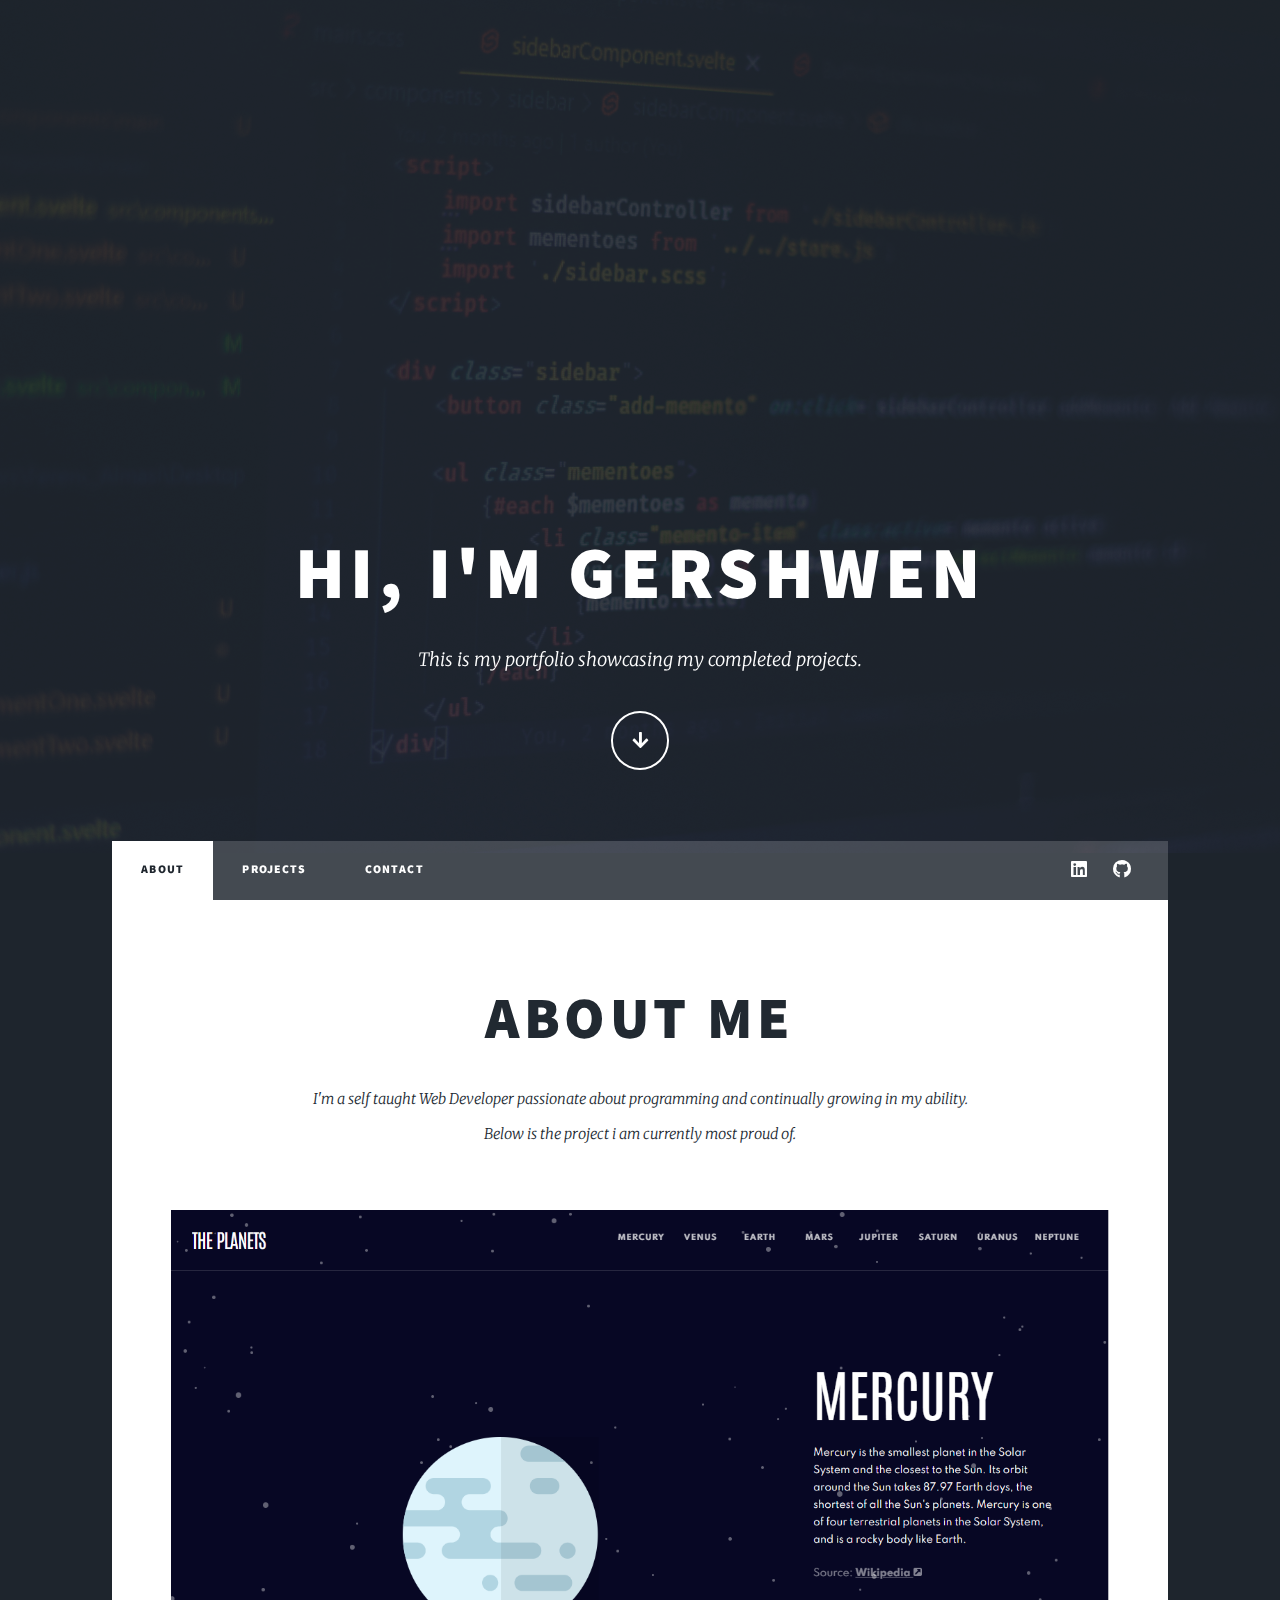
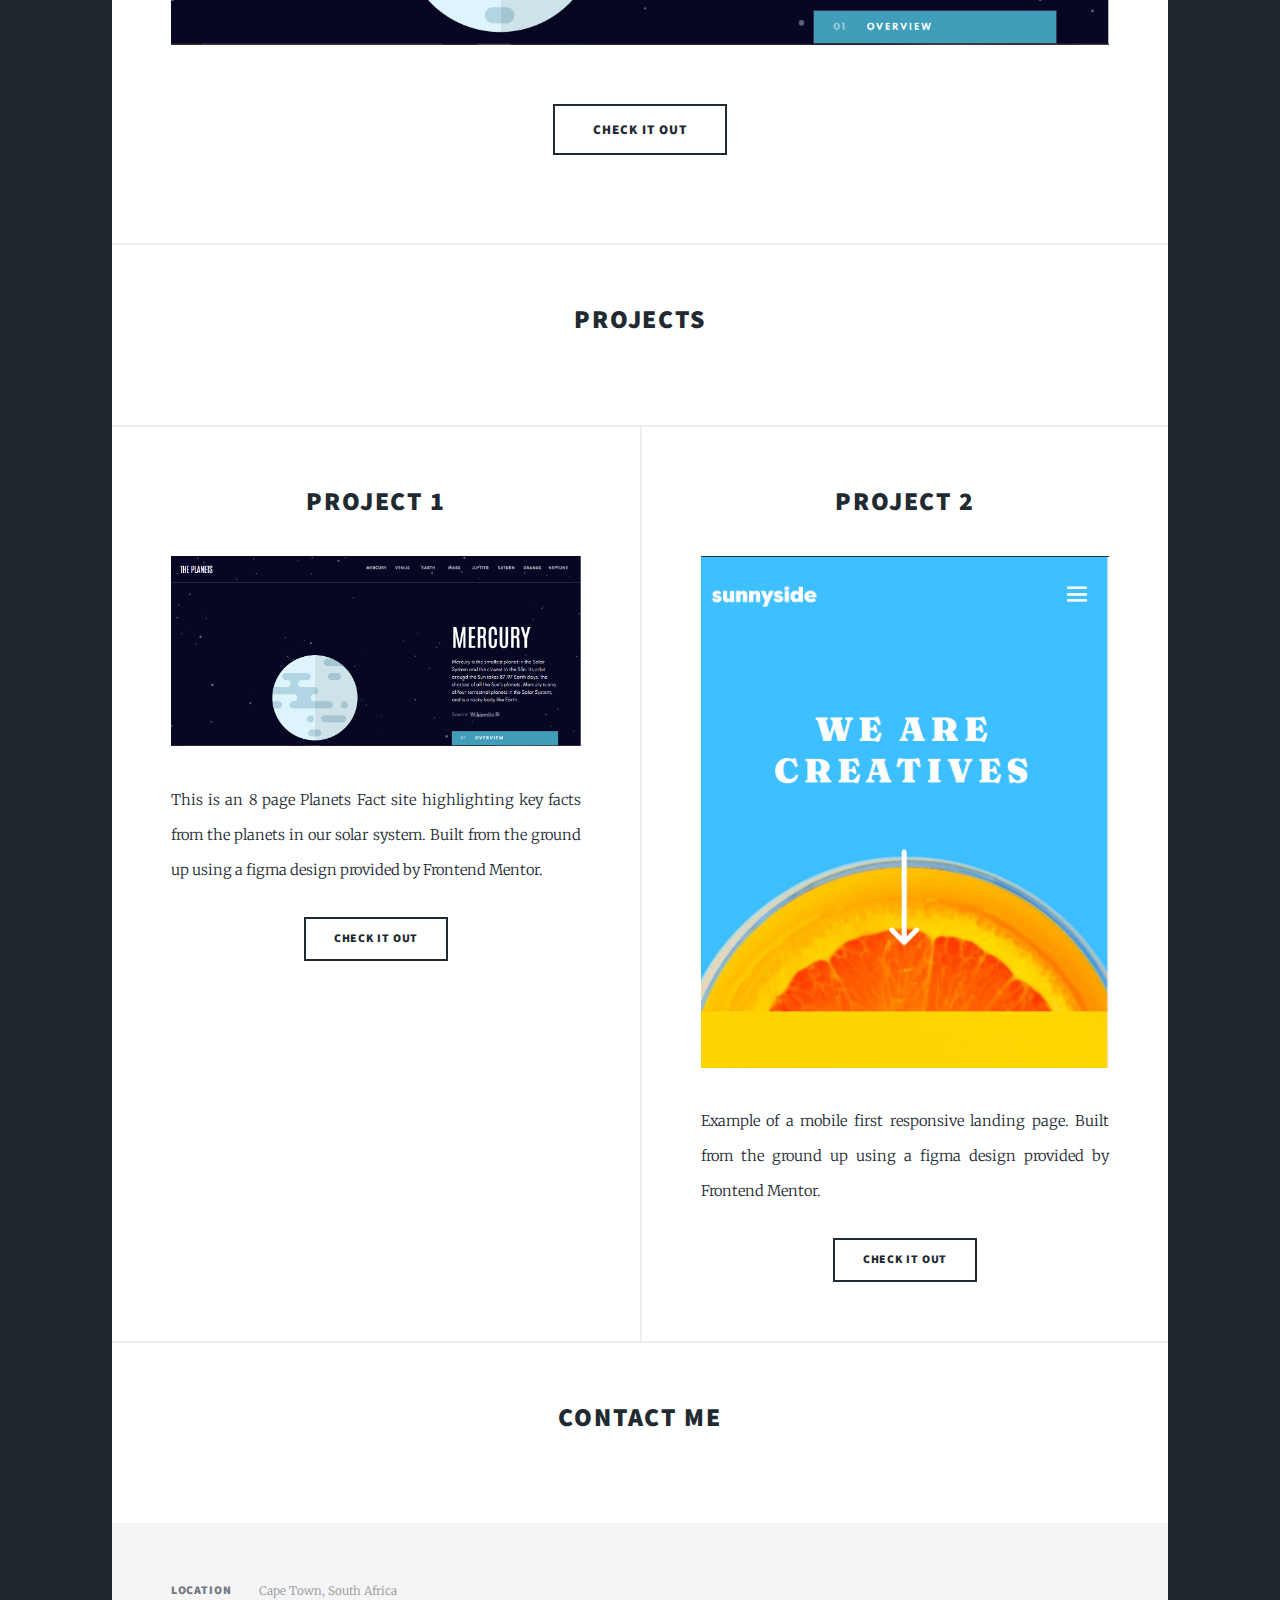
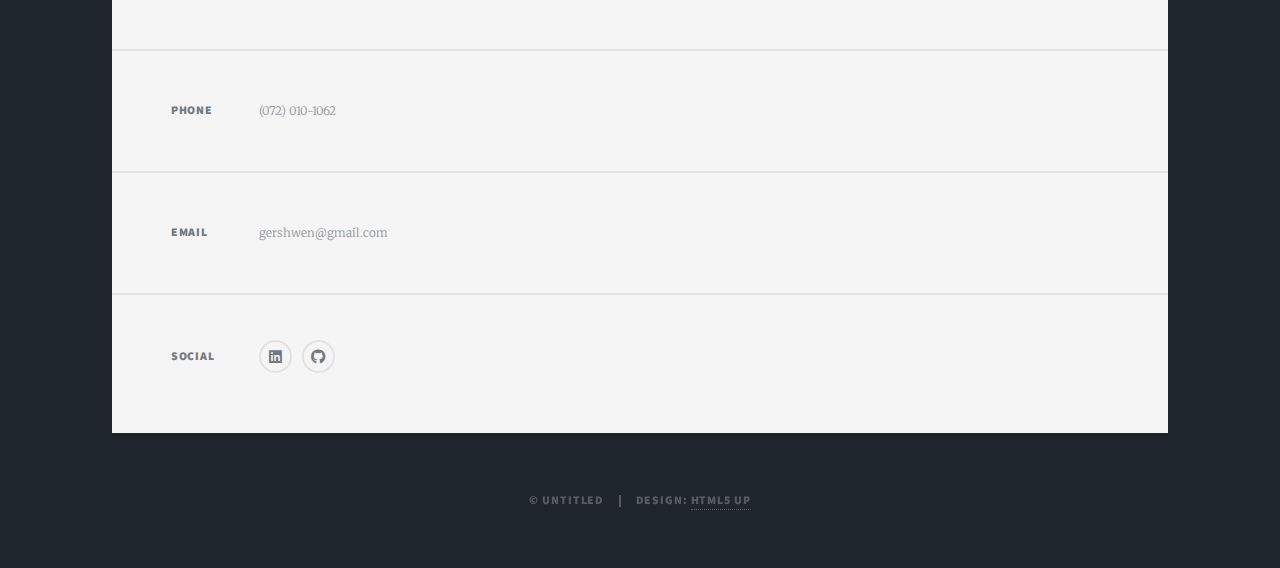
==== commit 07f41928: "Add files via upload" ====
--- a/index.html
+++ b/index.html
@@ -71,19 +71,18 @@
 										</a></h2>
 									</header>
 									<a href="https://gershwen.github.io/planets-fact-site-project/" class="image fit"><img src="images/planets-screenshot.PNG" alt="" /></a>
-									<p>This is an 8 page Planets Fact site highlighting key facts from the planets in our solar system.</p>
+									<p>This is an 8 page Planets Fact site highlighting key facts from the planets in our solar system. Built from the ground up using a figma design provided by Frontend Mentor.</p>
 									<ul class="actions special">
 										<li><a href="https://gershwen.github.io/planets-fact-site-project/" class="button">Check it out</a></li>
 									</ul>
 								</article>
 								<article>
-									<header>
-										
+									<header>										
 										<h2><a href="https://sunnyside-landing-page-project.vercel.app/">Project 2<br />
 										</a></h2>
 									</header>
 									<a href="https://sunnyside-landing-page-project.vercel.app/" class="image fit"><img src="images/sunnyside-landing-page.PNG" alt="" /></a>
-									<p>Example of a mobile first responsive landing page.</p>
+									<p>Example of a mobile first responsive landing page. Built from the ground up using a figma design provided by Frontend Mentor.</p>
 									<ul class="actions special">
 										<li><a href="https://sunnyside-landing-page-project.vercel.app/" class="button">Check it out</a></li>
 									</ul>
--- a/assets/css/main.css
+++ b/assets/css/main.css
@@ -1,10 +1,10 @@
 @import url(fontawesome-all.min.css);
 @import url("https://fonts.googleapis.com/css?family=Merriweather:300,700,300italic,700italic|Source+Sans+Pro:900");
 
-/*
-	Massively by HTML5 UP
-	html5up.net | @ajlkn
-	Free for personal and commercial use under the CCA 3.0 license (html5up.net/license)
+/*
+	Massively by HTML5 UP
+	html5up.net | @ajlkn
+	Free for personal and commercial use under the CCA 3.0 license (html5up.net/license)
 */
 
 html, body, div, span, applet, object,
@@ -3234,12 +3234,13 @@
 			width: 100%;
 			height: 100%;
 			background-color: #212931;
-			background-image: url("../../images/overlay.png"), linear-gradient(0deg, rgba(0, 0, 0, 0.1), rgba(0, 0, 0, 0.1)), url("../../images/bg.jpg");
+			background-image: url("../../images/overlay.png"), linear-gradient(0deg, rgba(0, 0, 0, 0.1), rgba(0, 0, 0, 0.1)), url("../../images/ferenc-almasi-eYpcLDXHVb0-unsplash.jpg");
 			background-size: auto,								auto,														100% auto;
 			background-position: center,								center,														top center;
 			background-repeat: repeat,								no-repeat,													no-repeat;
 			background-attachment: scroll,								scroll,														scroll;
 			z-index: -1;
+			opacity: 0.15;
 		}
 
 			#wrapper > .bg.fixed {
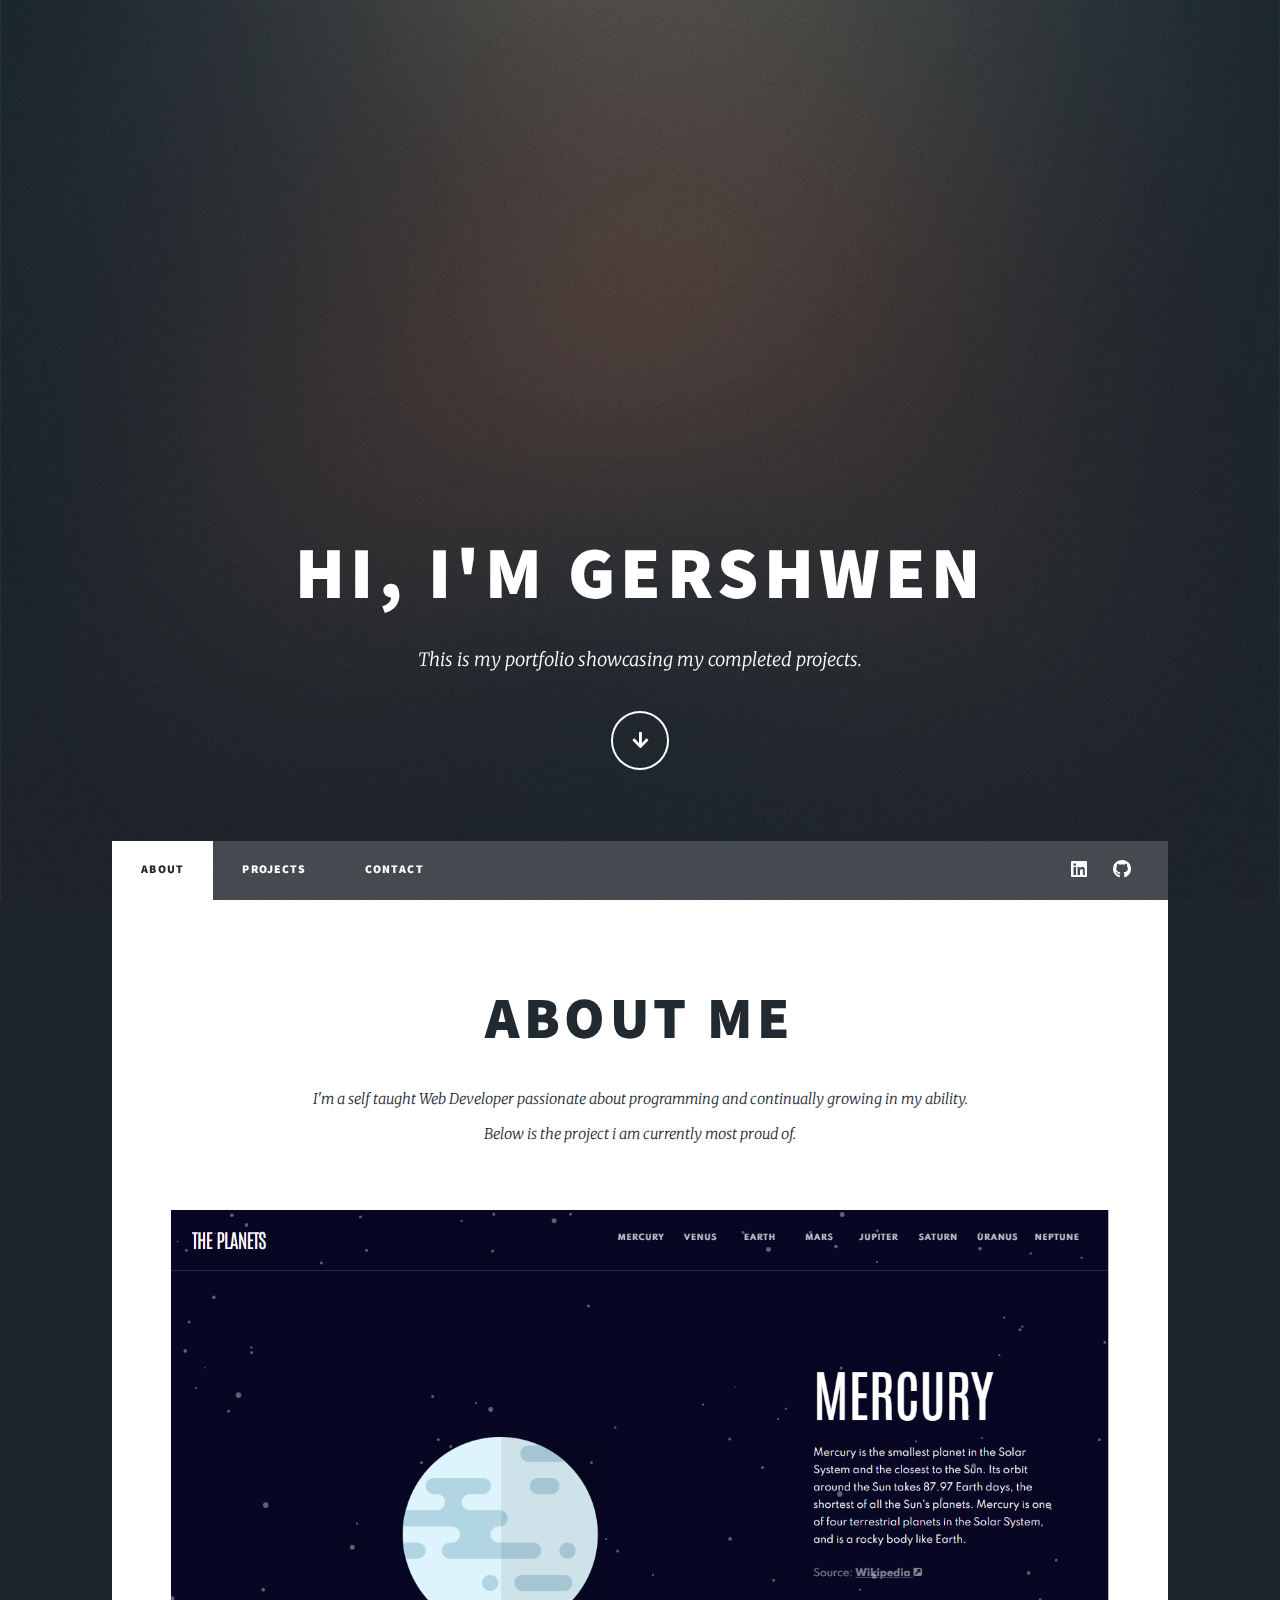
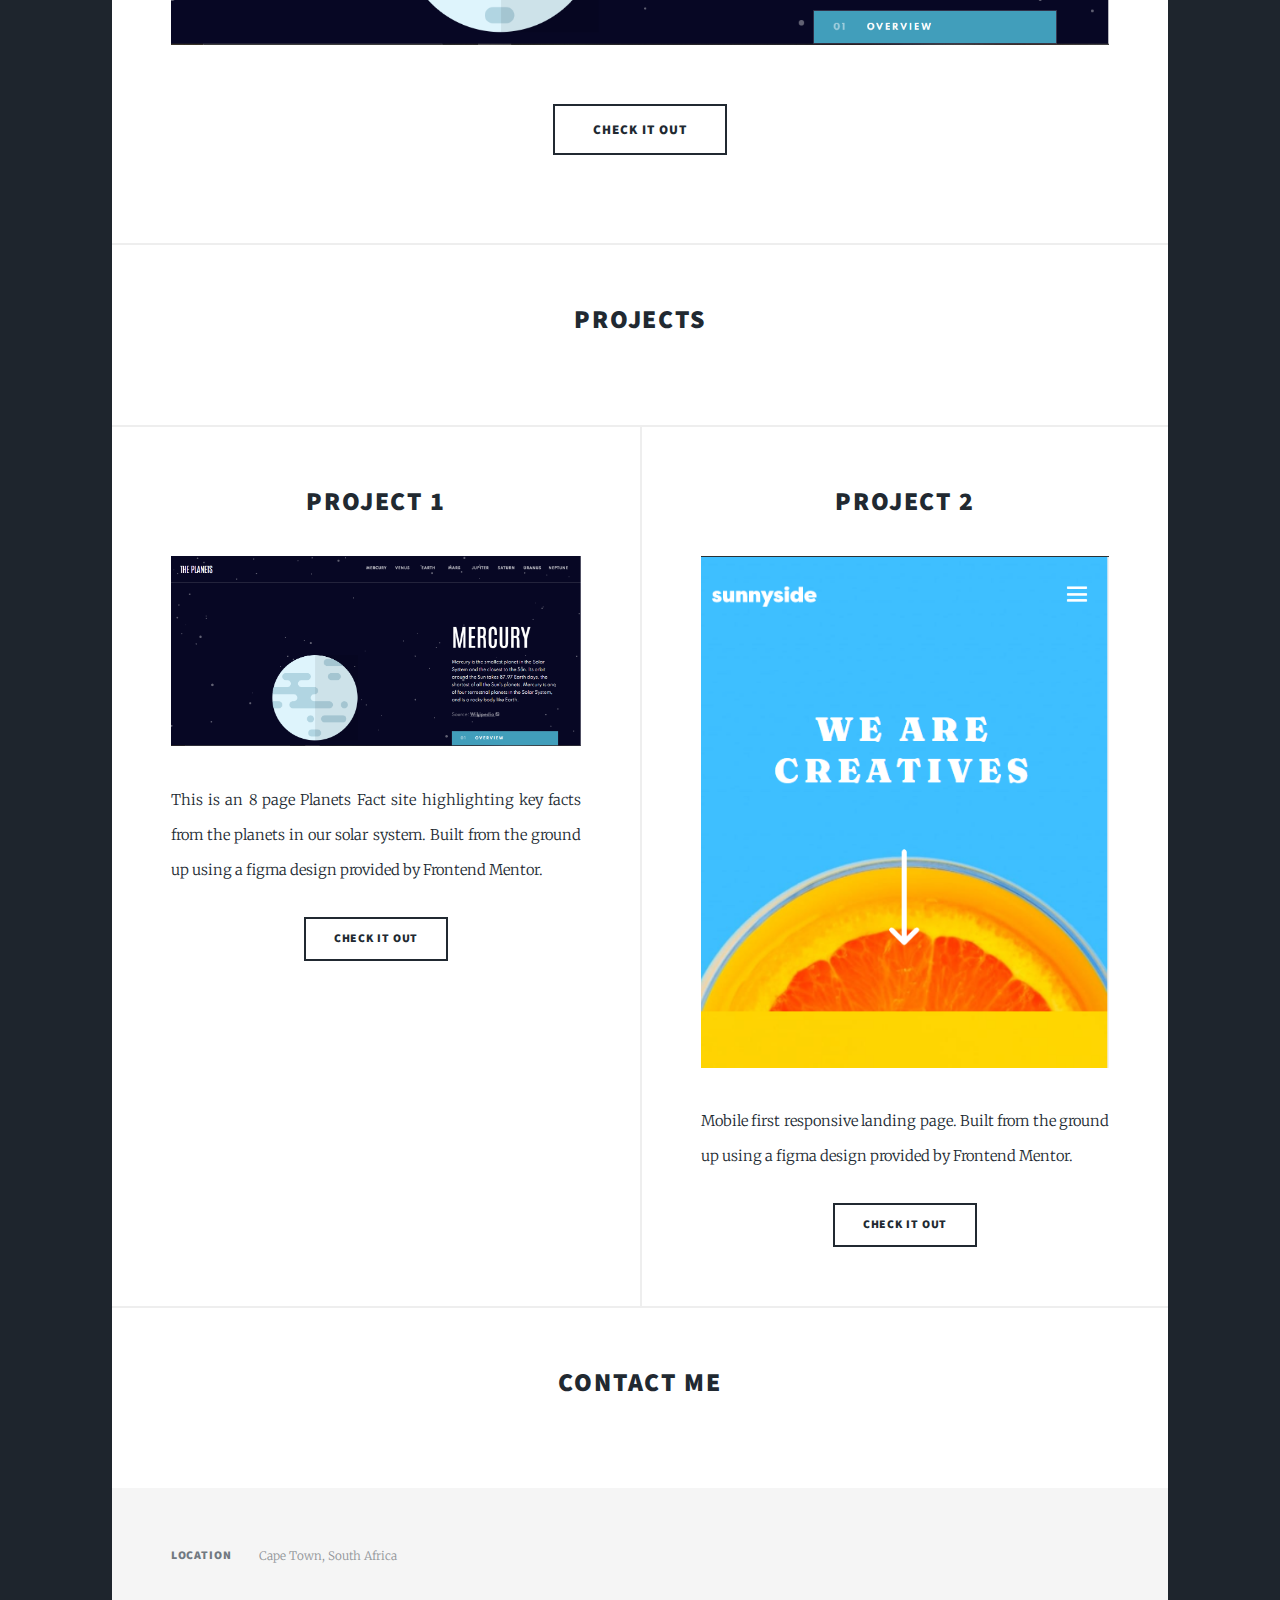
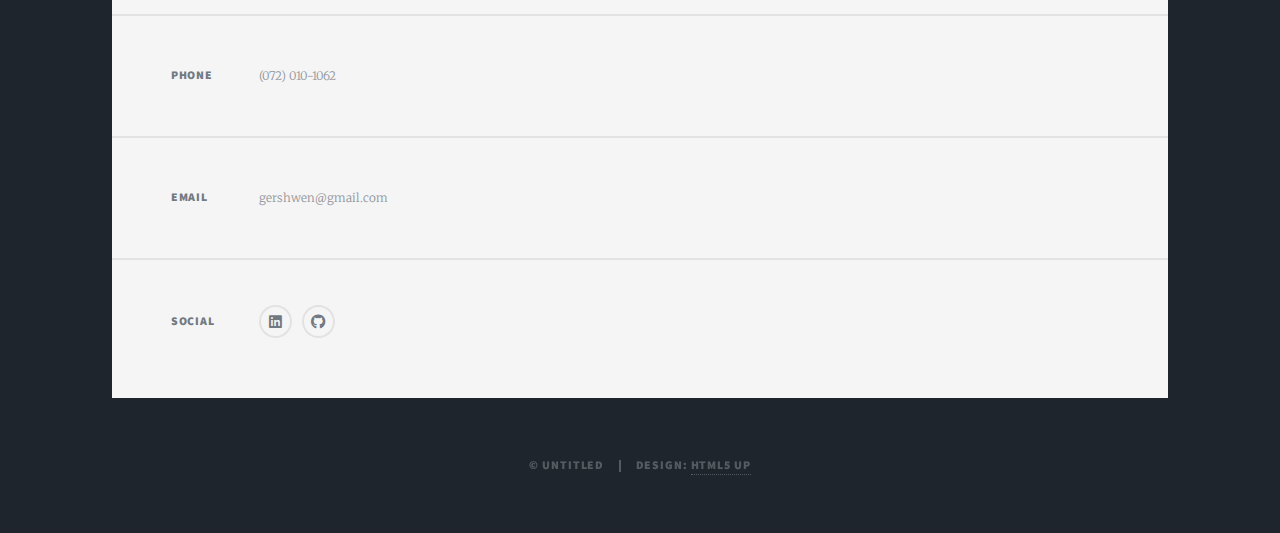
==== commit 7ec71f2a: "Add files via upload" ====
--- a/index.html
+++ b/index.html
@@ -82,7 +82,7 @@
 										</a></h2>
 									</header>
 									<a href="https://sunnyside-landing-page-project.vercel.app/" class="image fit"><img src="images/sunnyside-landing-page.PNG" alt="" /></a>
-									<p>Example of a mobile first responsive landing page. Built from the ground up using a figma design provided by Frontend Mentor.</p>
+									<p>Mobile first responsive landing page. Built from the ground up using a figma design provided by Frontend Mentor.</p>
 									<ul class="actions special">
 										<li><a href="https://sunnyside-landing-page-project.vercel.app/" class="button">Check it out</a></li>
 									</ul>
--- a/assets/css/main.css
+++ b/assets/css/main.css
@@ -3234,13 +3234,12 @@
 			width: 100%;
 			height: 100%;
 			background-color: #212931;
-			background-image: url("../../images/overlay.png"), linear-gradient(0deg, rgba(0, 0, 0, 0.1), rgba(0, 0, 0, 0.1)), url("../../images/ferenc-almasi-eYpcLDXHVb0-unsplash.jpg");
+			background-image: url("../../images/overlay.png"), linear-gradient(0deg, rgba(0, 0, 0, 0.1), rgba(0, 0, 0, 0.1)), url("../../images/bg.jpg");
 			background-size: auto,								auto,														100% auto;
 			background-position: center,								center,														top center;
 			background-repeat: repeat,								no-repeat,													no-repeat;
 			background-attachment: scroll,								scroll,														scroll;
 			z-index: -1;
-			opacity: 0.15;
 		}
 
 			#wrapper > .bg.fixed {
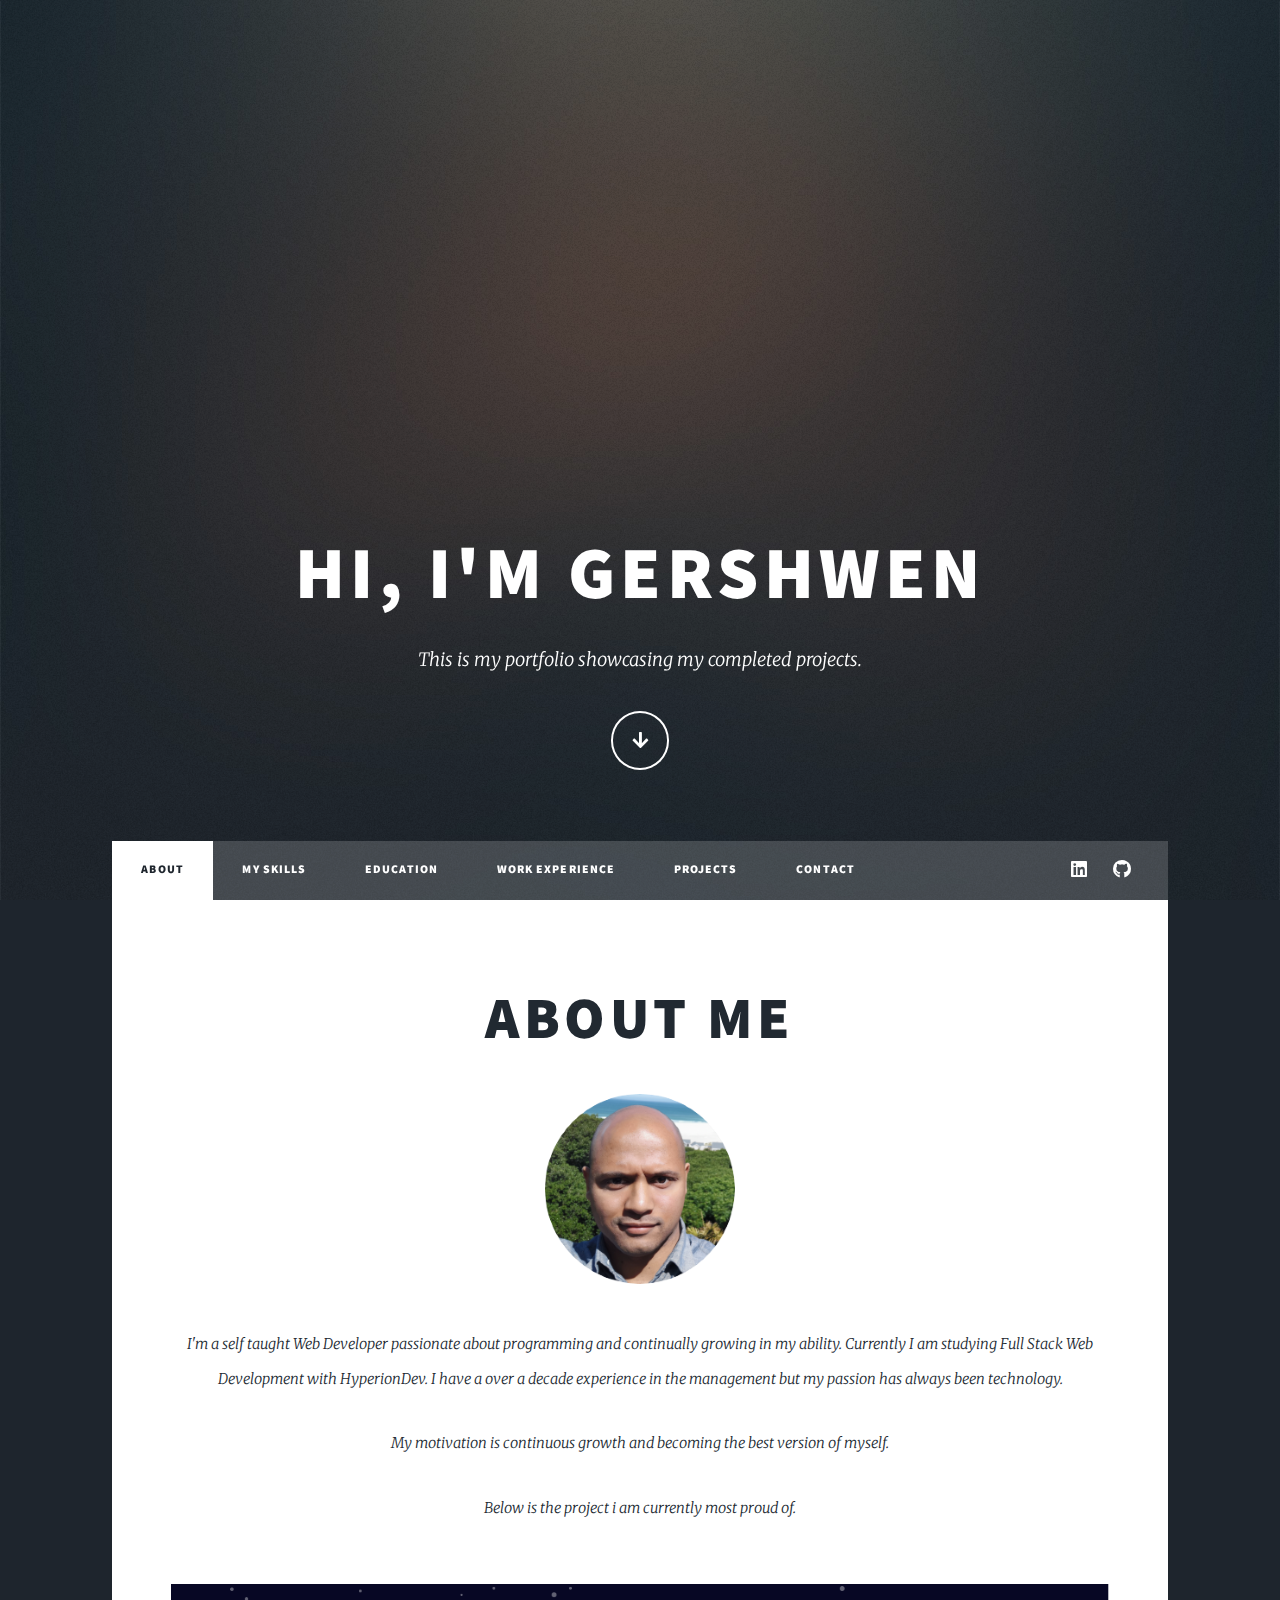
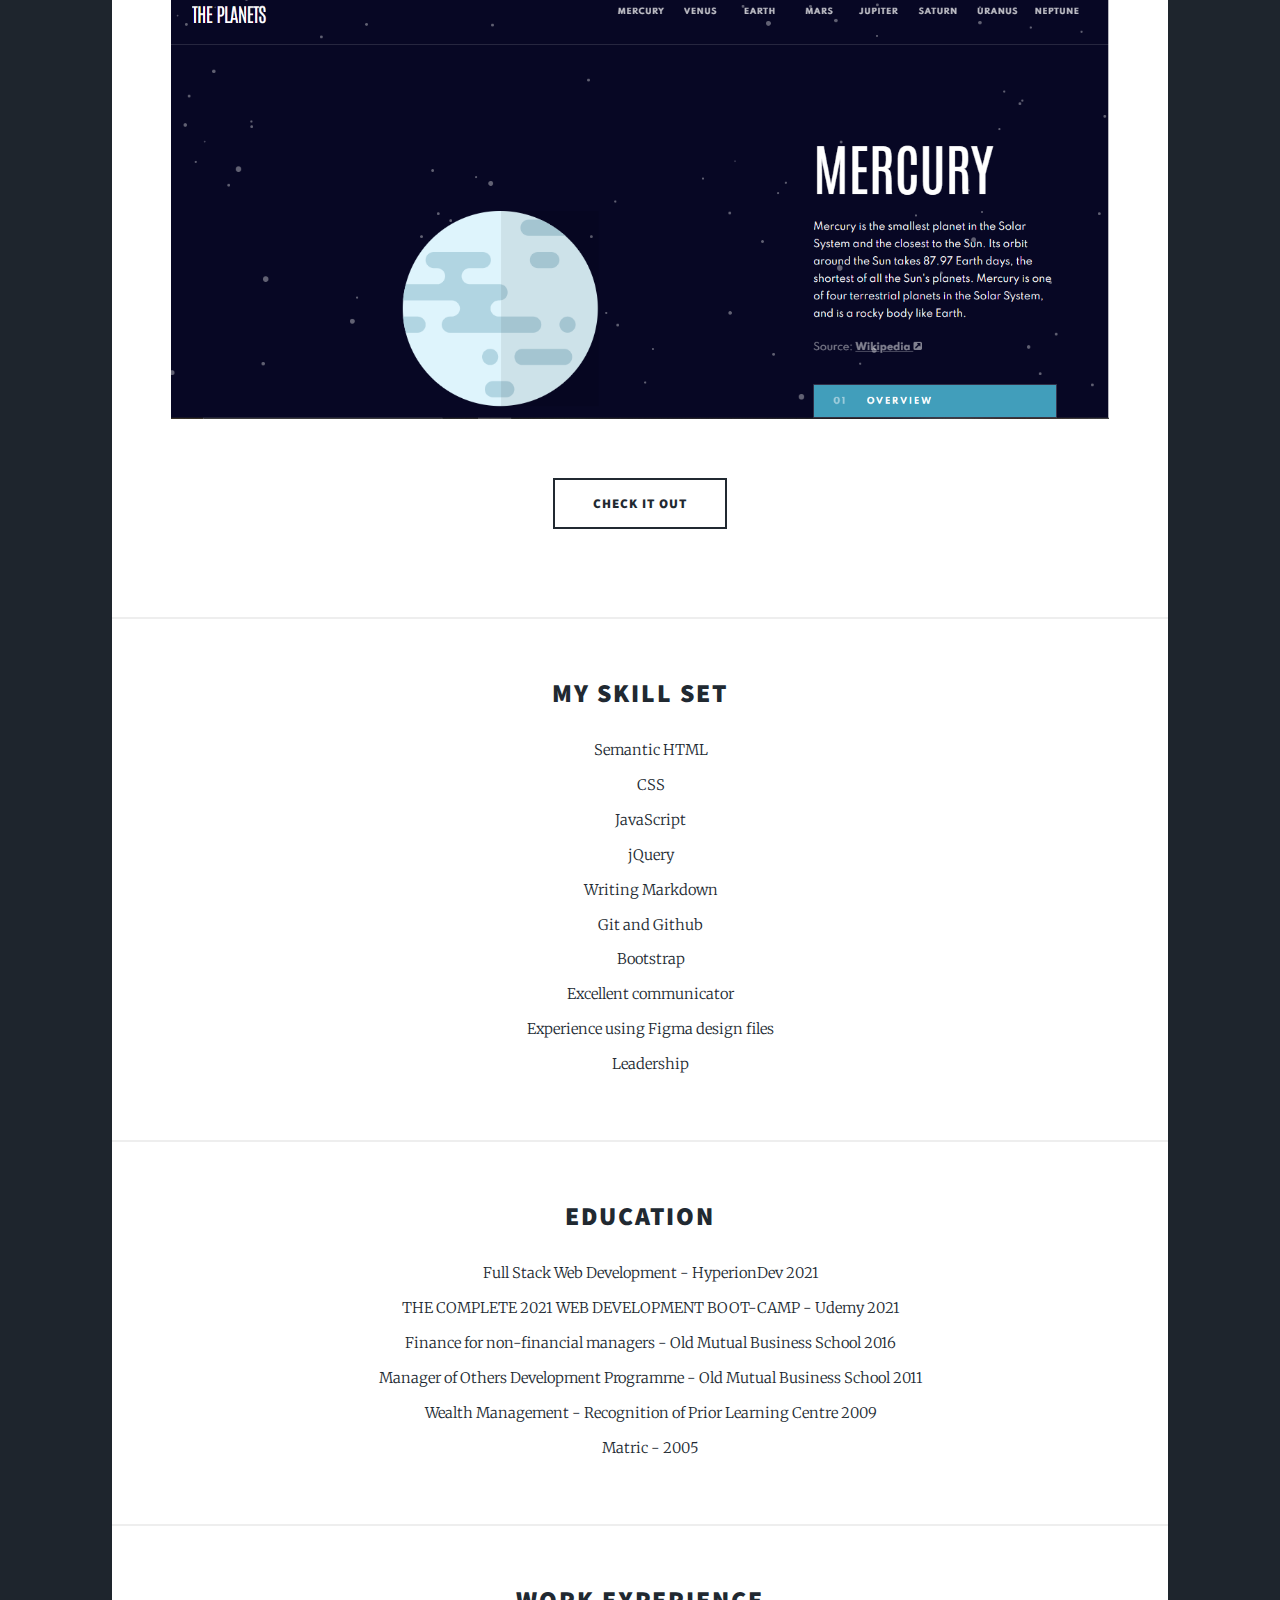
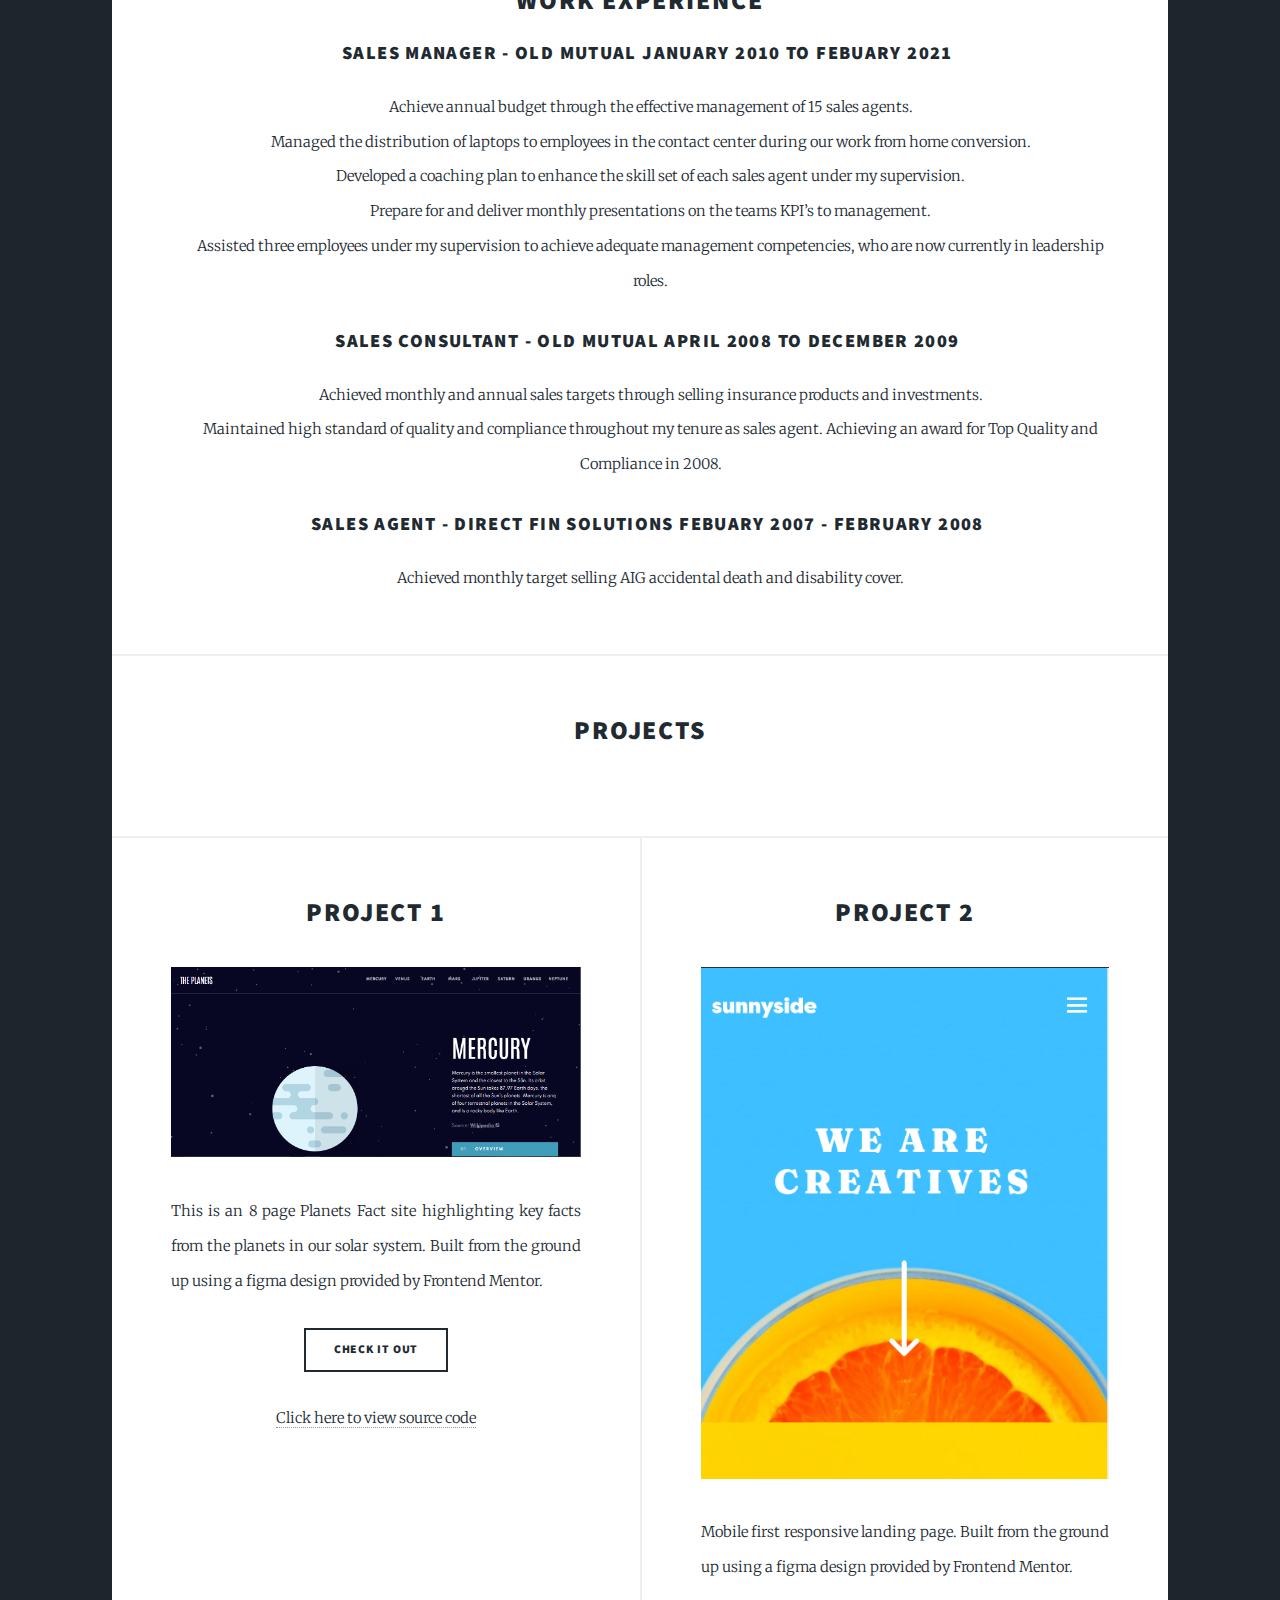
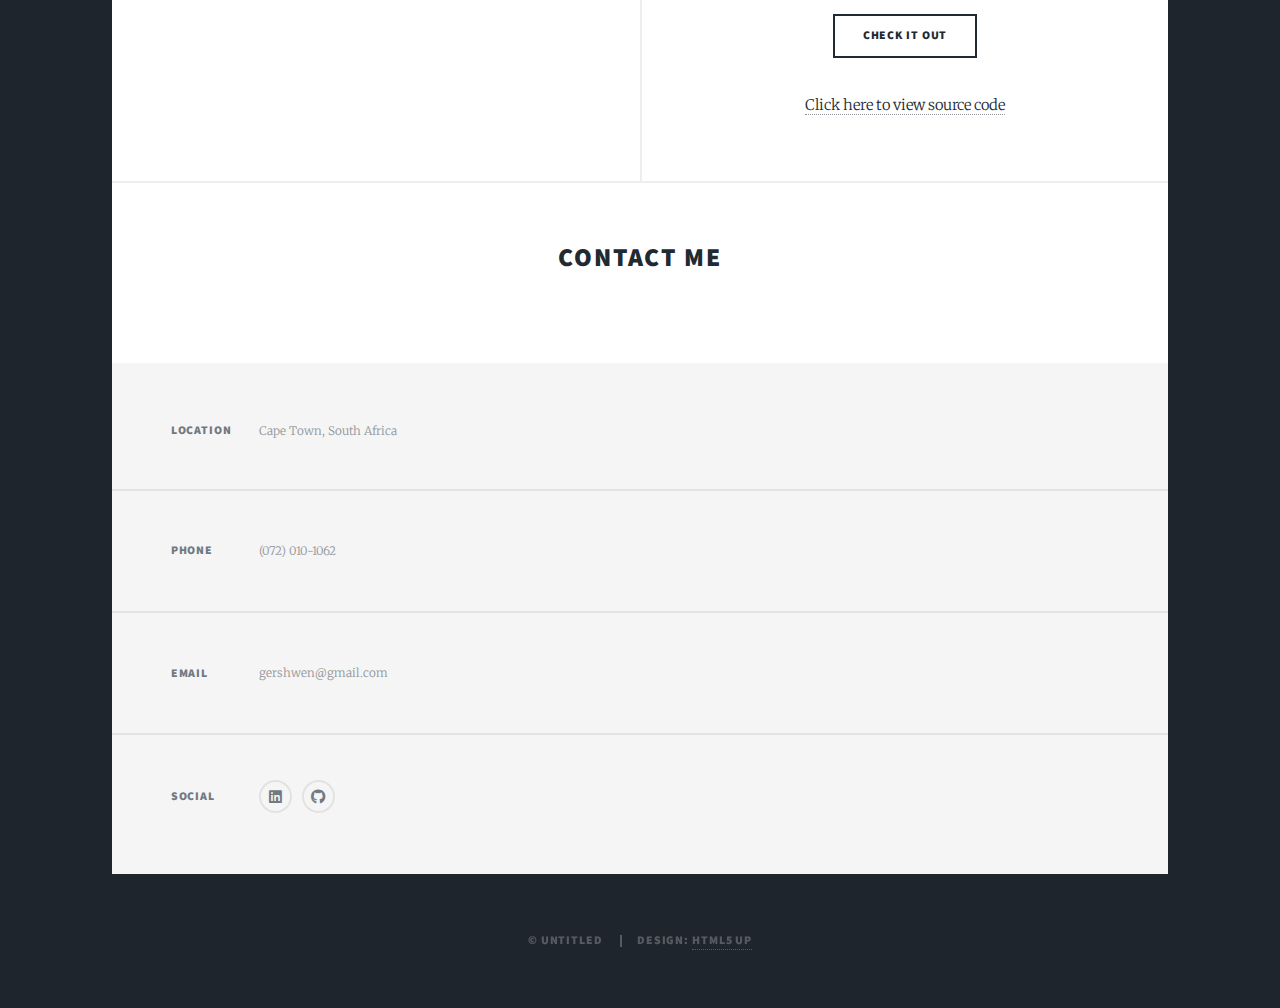
==== commit 7bd73d07: "Add files via upload" ====
--- a/index.html
+++ b/index.html
@@ -1,146 +1,246 @@
 <!DOCTYPE HTML>
 
 <html>
-	<head>
-		<title>Gershwen's Portfolio</title>
-		<meta charset="utf-8" />
-		<meta name="viewport" content="width=device-width, initial-scale=1, user-scalable=no" />
-		<link rel="stylesheet" href="assets/css/main.css" />
-		<noscript><link rel="stylesheet" href="assets/css/noscript.css" /></noscript>
-	</head>
-	<body class="is-preload">
-
-		<!-- Wrapper -->
-			<div id="wrapper" class="fade-in">
-
-				<!-- Intro -->
-					<div id="intro">
-						<h1>Hi, I'm Gershwen</h1>
-						<p>This is my portfolio showcasing my completed projects.</p>
-						<ul class="actions">
-							<li><a href="#header" class="button icon solid solo fa-arrow-down scrolly">Continue</a></li>
-						</ul>
-					</div>
-
-				<!-- Header -->
-					<header id="header">
-						<a href="index.html" class="logo">Home</a>
+
+<head>
+	<title>Gershwen's Portfolio</title>
+	<meta charset="utf-8" />
+	<meta name="viewport" content="width=device-width, initial-scale=1, user-scalable=no" />
+	<link rel="stylesheet" href="assets/css/main.css" />
+	<noscript>
+		<link rel="stylesheet" href="assets/css/noscript.css" /></noscript>
+</head>
+
+<body class="is-preload">
+
+	<!-- Wrapper -->
+	<div id="wrapper" class="fade-in">
+
+		<!-- Intro -->
+		<div id="intro">
+			<h1>Hi, I'm Gershwen</h1>
+			<p>This is my portfolio showcasing my completed projects.</p>
+			<ul class="actions">
+				<li><a href="#header" class="button icon solid solo fa-arrow-down scrolly">Continue</a></li>
+			</ul>
+		</div>
+
+		<!-- Header -->
+		<header id="header">
+			<a href="index.html" class="logo">Home</a>
+		</header>
+
+		<!-- Nav -->
+		<nav id="nav">
+			<ul class="links">
+				<li class="active"><a href="#about">About</a></li>
+				<li><a href="#skills">My Skills</a></li>
+				<li><a href="#education">Education</a></li>
+				<li><a href="#workexp">Work Experience</a></li>
+				<li><a href="#projects">Projects</a></li>
+				<li><a href="#contact">Contact</a></li>
+			</ul>
+			<ul class="icons">
+				<li><a href="https://www.linkedin.com/in/gershwen-mcpherson/" class="icon brands fa-linkedin"><span
+							class="label">Linkedin</span></a></li>
+				<li><a href="https://github.com/Gershwen" class="icon brands fa-github"><span
+							class="label">GitHub</span></a></li>
+			</ul>
+		</nav>
+
+		<!-- Main -->
+		<div id="main">
+
+			<!-- Featured Post -->
+			<article class="post featured">
+				<header class="major" id="about">
+					<h2>About me<br />
+
+						<img class="gershwenImg" src="images/gershwen4.png" alt="Picture Of Gershwen">
+
+					</h2>
+					<p>I'm a self taught Web Developer passionate about programming and continually growing in my
+						ability. Currently I am studying Full Stack Web Development with HyperionDev.
+						I have a over a decade experience in the management but my passion has always been technology.
+					</p>
+
+					<p>
+						My motivation is continuous growth and becoming the best version of myself.</p>
+
+					<p>Below is the project i am currently most proud of.</p>
+
+				</header>
+				<a href="https://gershwen.github.io/planets-fact-site-project/" class="image main"><img
+						src="images/planets-screenshot.PNG" alt="" /></a>
+				<ul class="actions special">
+					<li><a href="https://gershwen.github.io/planets-fact-site-project/" class="button large">Check it
+							out</a></li>
+				</ul>
+			</article>
+
+			<div id="skills" class="skills-container">
+				<h2>my skill set</h2>
+				<ul>
+					<li>
+						Semantic HTML
+					</li>
+					<li>CSS</li>
+					<li>JavaScript</li>
+					<li>jQuery</li>
+					<li>Writing Markdown</li>
+					<li>Git and Github</li>
+					<li>Bootstrap</li>
+					<li>Excellent communicator</li>
+					<li>Experience using Figma design files</li>
+					<li>Leadership</li>
+				</ul>
+			</div>
+
+			<div id="education" class="skills-container">
+				<h2>Education</h2>
+				<ul>
+					<li>
+						Full Stack Web Development - HyperionDev 2021</li>
+					<li>THE COMPLETE 2021 WEB DEVELOPMENT BOOT‑CAMP - Udemy 2021</li>
+					<li>Finance for non-financial managers - Old Mutual Business School 2016</li>
+					<li>Manager of Others Development Programme - Old Mutual Business School 2011</li>
+					<li>Wealth Management - Recognition of Prior Learning Centre 2009</li>
+					<li>Matric - 2005</li>
+				</ul>
+			</div>
+
+			<div id="workexp" class="skills-container">
+				<h2>Work Experience</h2>
+				<ul>
+					<h3>Sales Manager - Old Mutual January 2010 to Febuary 2021</h3>
+					<li>Achieve annual budget through the effective management of 15 sales agents.</li>
+					<li>Managed the distribution of laptops to employees in the contact center during our work from home
+						conversion.</li>
+					<li>Developed a coaching plan to enhance the skill set of each sales agent under my supervision.
+					</li>
+					<li>Prepare for and deliver monthly presentations on the teams KPI’s to management.</li>
+					<li>Assisted three employees under my supervision to achieve adequate management competencies, who
+						are now currently in leadership roles.</li>
+				</ul>
+				<ul>
+					<h3>Sales Consultant - Old Mutual April 2008 to December 2009</h3>
+					<li>Achieved monthly and annual sales targets through selling insurance products and investments.
+					</li>
+					<li>Maintained high standard of quality and compliance throughout my tenure as sales agent.
+						Achieving an award for Top Quality and Compliance
+						in 2008.</li>
+				</ul>
+				<ul>
+					<h3>Sales Agent - Direct Fin Solutions Febuary 2007 - February 2008</h3>
+					<li>Achieved monthly target selling AIG accidental death and disability cover.</li>
+				</ul>
+
+
+			</div>
+
+			<!-- Projects -->
+			<div id="projects">
+				<header class="major">
+					<h2>Projects<br />
+					</h2>
+			</div>
+
+			<section class="posts">
+
+				<article>
+					<header>
+						<h2><a href="https://gershwen.github.io/planets-fact-site-project/">Project 1<br />
+							</a></h2>
 					</header>
-
-				<!-- Nav -->
-					<nav id="nav">
-						<ul class="links">
-							<li class="active"><a href="#about">About</a></li>
-							<li><a href="#projects">Projects</a></li>
-							<li><a href="#contact">Contact</a></li>
-						</ul>
-						<ul class="icons">
-							<li><a href="https://www.linkedin.com/in/gershwen-mcpherson/" class="icon brands fa-linkedin"><span class="label">Linkedin</span></a></li>
-							<li><a href="https://github.com/Gershwen" class="icon brands fa-github"><span class="label">GitHub</span></a></li>
-						</ul>
-					</nav>
-
-				<!-- Main -->
-					<div id="main">
-
-						<!-- Featured Post -->
-							<article class="post featured">
-								<header class="major" id="about">
-										<h2>About me<br />
-									</h2>
-									<p>I'm a self taught Web Developer passionate about programming and continually growing in my ability.<br />
-									Below is the project i am currently most proud of.
-									</p>
-								</header>
-								<a href="https://gershwen.github.io/planets-fact-site-project/" class="image main"><img src="images/planets-screenshot.PNG" alt="" /></a>
-								<ul class="actions special">
-									<li><a href="https://gershwen.github.io/planets-fact-site-project/" class="button large">Check it out</a></li>
-								</ul>
-							</article>
-
-						<!-- Projects -->
-								<div id="projects">
-									<header class="major">
-									<h2>Projects<br />
-								</h2></div>
-								
-							<section class="posts">
-								<article>
-									<header>
-										<h2><a href="https://gershwen.github.io/planets-fact-site-project/">Project 1<br />
-										</a></h2>
-									</header>
-									<a href="https://gershwen.github.io/planets-fact-site-project/" class="image fit"><img src="images/planets-screenshot.PNG" alt="" /></a>
-									<p>This is an 8 page Planets Fact site highlighting key facts from the planets in our solar system. Built from the ground up using a figma design provided by Frontend Mentor.</p>
-									<ul class="actions special">
-										<li><a href="https://gershwen.github.io/planets-fact-site-project/" class="button">Check it out</a></li>
-									</ul>
-								</article>
-								<article>
-									<header>										
-										<h2><a href="https://sunnyside-landing-page-project.vercel.app/">Project 2<br />
-										</a></h2>
-									</header>
-									<a href="https://sunnyside-landing-page-project.vercel.app/" class="image fit"><img src="images/sunnyside-landing-page.PNG" alt="" /></a>
-									<p>Mobile first responsive landing page. Built from the ground up using a figma design provided by Frontend Mentor.</p>
-									<ul class="actions special">
-										<li><a href="https://sunnyside-landing-page-project.vercel.app/" class="button">Check it out</a></li>
-									</ul>
-								</article>
-
-							</section>
-
-							
-							<div id="contact">
-								<header class="major">
-								<h2>Contact Me<br />
-							</h2></div>
-
-									</div>
-
-
-				<!-- Footer -->
-
-					<footer id="footer">
-
-						<section class="split contact">
-							<section class="alt">
-								<h3>Location</h3>
-								<p>Cape Town, South Africa</p>
-							</section>
-							<section>
-								<h3>Phone</h3>
-								<p>(072) 010-1062</p>
-							</section>
-							<section>
-								<h3>Email</h3>
-								<p>gershwen@gmail.com</p>
-							</section>
-							<section>
-								<h3>Social</h3>
-								<ul class="icons alt">
-									<li><a href="https://www.linkedin.com/in/gershwen-mcpherson/" class="icon brands alt fa-linkedin"><span class="label">Linkedin</span></a></li>
-									<li><a href="https://github.com/Gershwen" class="icon brands alt fa-github"><span class="label">GitHub</span></a></li>
-								</ul>
-							</section>
-						</section>
-					</footer>
-
-				<!-- Copyright -->
-					<div id="copyright">
-						<ul><li>&copy; Untitled</li><li>Design: <a href="https://html5up.net">HTML5 UP</a></li></ul>
-					</div>
-
-			</div>
-
-		<!-- Scripts -->
-			<script src="assets/js/jquery.min.js"></script>
-			<script src="assets/js/jquery.scrollex.min.js"></script>
-			<script src="assets/js/jquery.scrolly.min.js"></script>
-			<script src="assets/js/browser.min.js"></script>
-			<script src="assets/js/breakpoints.min.js"></script>
-			<script src="assets/js/util.js"></script>
-			<script src="assets/js/main.js"></script>
-
-	</body>
+					<a href="https://gershwen.github.io/planets-fact-site-project/" class="image fit"><img
+							src="images/planets-screenshot.PNG" alt="" /></a>
+					<p>This is an 8 page Planets Fact site highlighting key facts from the planets in our solar system.
+						Built from the ground up using a figma design provided by Frontend Mentor.</p>
+					<ul class="actions special">
+						<li><a href="https://gershwen.github.io/planets-fact-site-project/" class="button">Check it
+								out</a></li>
+					</ul>
+					<a href="https://github.com/Gershwen/planets-fact-site-project">Click here to view source code</a>
+				</article>
+				<article>
+					<header>
+						<h2><a href="https://sunnyside-landing-page-project.vercel.app/">Project 2<br />
+							</a></h2>
+					</header>
+					<a href="https://sunnyside-landing-page-project.vercel.app/" class="image fit"><img
+							src="images/sunnyside-landing-page.PNG" alt="" /></a>
+					<p>Mobile first responsive landing page. Built from the ground up using a figma design provided by
+						Frontend Mentor.</p>
+
+					<ul class="actions special">
+						<li><a href="https://sunnyside-landing-page-project.vercel.app/" class="button">Check it out</a>
+						</li>
+
+					</ul>
+					<a href="https://github.com/Gershwen/sunnyside-landing-page-project">Click here to view source
+						code</a>
+				</article>
+
+			</section>
+
+
+			<div id="contact">
+				<header class="major">
+					<h2>Contact Me<br />
+					</h2>
+			</div>
+
+		</div>
+
+
+		<!-- Footer -->
+
+		<footer id="footer">
+
+			<section class="split contact">
+				<section class="alt">
+					<h3>Location</h3>
+					<p>Cape Town, South Africa</p>
+				</section>
+				<section>
+					<h3>Phone</h3>
+					<p>(072) 010-1062</p>
+				</section>
+				<section>
+					<h3>Email</h3>
+					<p>gershwen@gmail.com</p>
+				</section>
+				<section>
+					<h3>Social</h3>
+					<ul class="icons alt">
+						<li><a href="https://www.linkedin.com/in/gershwen-mcpherson/"
+								class="icon brands alt fa-linkedin"><span class="label">Linkedin</span></a></li>
+						<li><a href="https://github.com/Gershwen" class="icon brands alt fa-github"><span
+									class="label">GitHub</span></a></li>
+					</ul>
+				</section>
+			</section>
+		</footer>
+
+		<!-- Copyright -->
+		<div id="copyright">
+			<ul>
+				<li>&copy; Untitled</li>
+				<li>Design: <a href="https://html5up.net">HTML5 UP</a></li>
+			</ul>
+		</div>
+
+	</div>
+
+	<!-- Scripts -->
+	<script src="assets/js/jquery.min.js"></script>
+	<script src="assets/js/jquery.scrollex.min.js"></script>
+	<script src="assets/js/jquery.scrolly.min.js"></script>
+	<script src="assets/js/browser.min.js"></script>
+	<script src="assets/js/breakpoints.min.js"></script>
+	<script src="assets/js/util.js"></script>
+	<script src="assets/js/main.js"></script>
+
+</body>
+
 </html>--- a/assets/css/main.css
+++ b/assets/css/main.css
@@ -40,6 +40,20 @@
 blockquote, q {
 	quotes: none;
 }
+
+.gershwenImg{
+	margin-top: 0.7em;
+}
+
+.skills-container{
+width: 100%;
+text-align: center;
+}
+
+.skills-container > ul > li{
+	list-style: none;
+}
+
 
 	blockquote:before, blockquote:after, q:before, q:after {
 		content: '';
